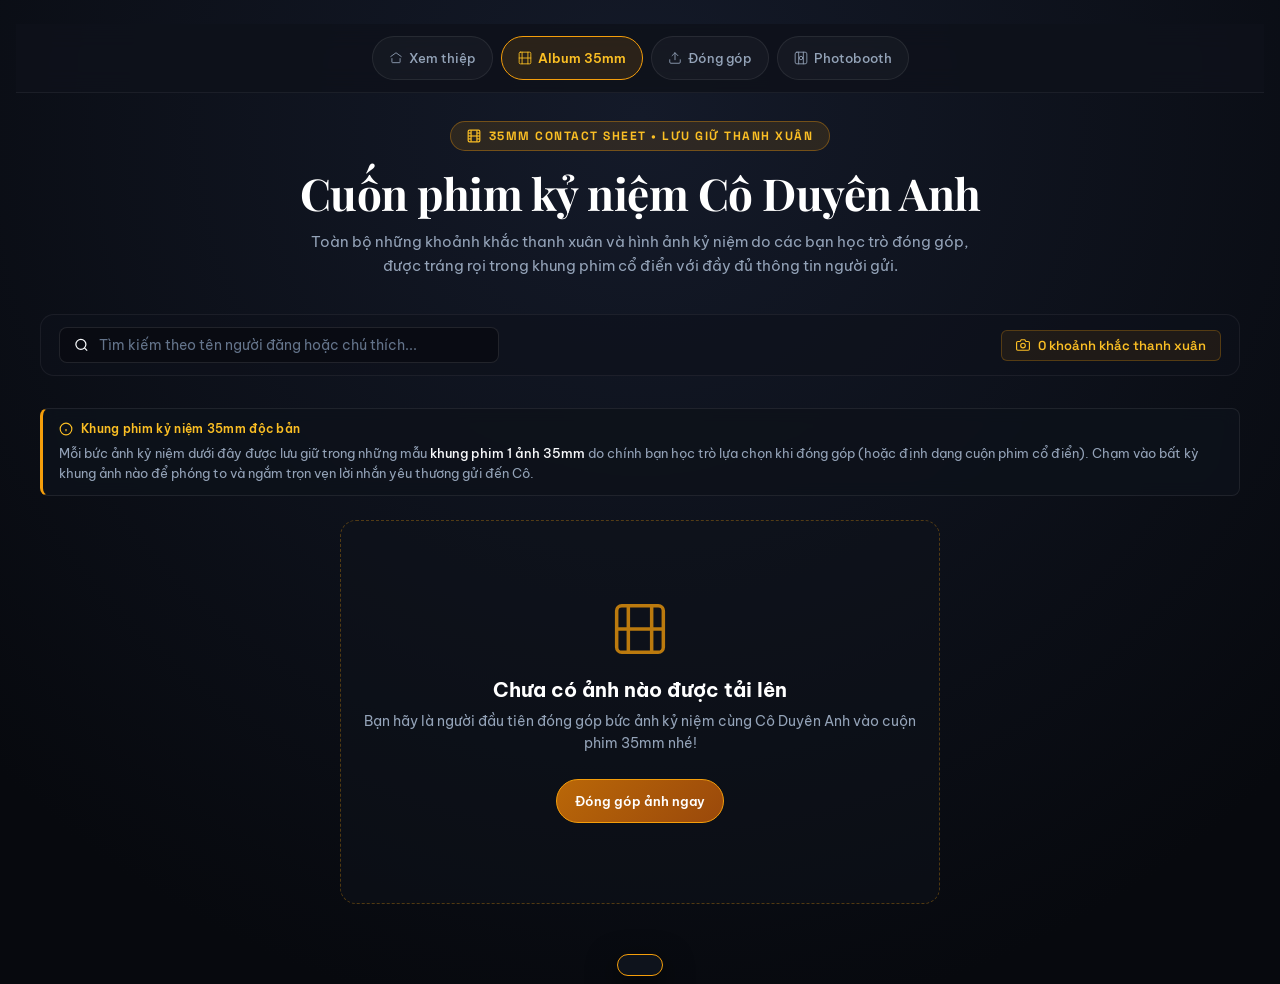
==== album.html @ e7730ba7 "Khoi phuc khung photobooth nguyen ban khong tu dong ghep chu de tu chon item theo tung phan va hien " ====
<!DOCTYPE html>
<html lang="vi">
<head>
  <meta charset="UTF-8">
  <meta name="viewport" content="width=device-width, initial-scale=1.0, maximum-scale=1.0, user-scalable=no, viewport-fit=cover">
  <title>Album Ảnh Kỷ Niệm 35mm - Cô Duyên Anh & Học Trò</title>

  <!-- Google Fonts -->
  <link rel="preconnect" href="https://fonts.googleapis.com">
  <link rel="preconnect" href="https://fonts.gstatic.com" crossorigin>
  <link href="https://fonts.googleapis.com/css2?family=Be+Vietnam+Pro:wght@400;500;600;700&family=Playfair+Display:ital,wght@0,600;1,400&family=Space+Grotesk:wght@500;700&display=swap" rel="stylesheet">

  <style>
    :root {
      --bg-darkroom: #07090e;
      --bg-surface: #0e121b;
      --bg-card: #121622;
      --border-film: #222938;
      --border-gold: rgba(245, 158, 11, 0.35);
      --accent-gold: #f59e0b;
      --accent-gold-light: #fbbf24;
      --accent-amber: #d97706;
      --text-main: #f8fafc;
      --text-sub: #94a3b8;
      --text-muted: #64748b;
      --film-grain: rgba(245, 158, 11, 0.04);
    }

    *, *::before, *::after {
      box-sizing: border-box;
      margin: 0;
      padding: 0;
      -webkit-tap-highlight-color: transparent;
    }

    body {
      background-color: var(--bg-darkroom);
      background-image: radial-gradient(circle at 50% 12%, #141a29 0%, var(--bg-darkroom) 85%);
      color: var(--text-main);
      font-family: 'Be Vietnam Pro', -apple-system, BlinkMacSystemFont, sans-serif;
      min-height: 100vh;
      min-height: 100dvh;
      padding: 24px 16px 80px 16px;
      -webkit-font-smoothing: antialiased;
      overflow-x: hidden;
    }

    /* Thanh điều hướng chung chuẩn Anti-AI Slop */
    .site-nav {
      position: sticky;
      top: 0;
      z-index: 900;
      display: flex;
      flex-wrap: wrap;
      align-items: center;
      justify-content: center;
      gap: 8px;
      padding: 12px 16px;
      background: rgba(14, 18, 27, 0.88);
      backdrop-filter: blur(12px);
      -webkit-backdrop-filter: blur(12px);
      border-bottom: 1px solid rgba(255, 255, 255, 0.06);
      margin-bottom: 28px;
    }

    .site-nav-btn {
      display: inline-flex;
      align-items: center;
      gap: 6px;
      padding: 10px 16px;
      min-height: 44px;
      background: rgba(255, 255, 255, 0.03);
      border: 1px solid rgba(255, 255, 255, 0.08);
      border-radius: 9999px;
      color: var(--text-sub);
      font-family: inherit;
      font-size: 0.8125rem;
      font-weight: 500;
      text-decoration: none;
      cursor: pointer;
      transition: color 0.2s ease, border-color 0.2s ease, background 0.2s ease;
      white-space: nowrap;
      box-sizing: border-box;
      line-height: 1;
    }

    .site-nav-btn svg {
      flex-shrink: 0;
      width: 14px;
      height: 14px;
    }

    .site-nav-btn:hover {
      border-color: var(--border-gold);
      color: var(--accent-gold-light);
      background: rgba(245, 158, 11, 0.08);
    }

    .site-nav-btn.active {
      border-color: var(--accent-gold);
      color: var(--accent-gold-light);
      background: rgba(245, 158, 11, 0.12);
      font-weight: 600;
    }

    .nav-btn {
      background: rgba(14, 18, 27, 0.85);
      border: 1px solid rgba(255, 255, 255, 0.1);
      color: var(--text-sub);
      padding: 10px 18px;
      min-height: 44px;
      box-sizing: border-box;
      border-radius: 9999px;
      font-size: 0.8125rem;
      font-weight: 500;
      text-decoration: none;
      display: inline-flex;
      align-items: center;
      justify-content: center;
      gap: 8px;
      cursor: pointer;
      transition: all 0.2s ease;
      backdrop-filter: blur(8px);
    }

    .nav-btn:hover {
      background: rgba(24, 30, 44, 0.95);
      border-color: var(--accent-gold);
      color: var(--accent-gold-light);
    }

    .nav-btn.primary {
      background: linear-gradient(135deg, rgba(217, 119, 6, 0.85), rgba(180, 83, 9, 0.85));
      border-color: var(--accent-gold);
      color: #ffffff;
      font-weight: 600;
    }

    @media (max-width: 600px) {
      .site-nav {
        gap: 6px;
        padding: 8px 10px;
        margin-bottom: 16px;
      }
      .site-nav-btn {
        padding: 8px 12px;
        font-size: 0.75rem;
        min-height: 40px;
      }
    }

    /* Banner tiêu đề hoài niệm kiểu bảng rọi phim Contact Sheet */
    .album-hero {
      max-width: 1200px;
      margin: 0 auto 36px auto;
      text-align: center;
      position: relative;
    }

    .hero-badge {
      display: inline-flex;
      align-items: center;
      gap: 8px;
      background: rgba(245, 158, 11, 0.12);
      border: 1px solid var(--border-gold);
      color: var(--accent-gold-light);
      font-family: 'Space Grotesk', monospace;
      font-size: 0.75rem;
      font-weight: 700;
      letter-spacing: 1.5px;
      padding: 6px 16px;
      border-radius: 9999px;
      margin-bottom: 14px;
      text-transform: uppercase;
    }

    .hero-title {
      font-family: 'Playfair Display', Georgia, serif;
      font-size: clamp(1.8rem, 4.5vw, 2.75rem);
      font-weight: 700;
      color: #ffffff;
      line-height: 1.25;
      margin-bottom: 10px;
      letter-spacing: -0.5px;
    }

    .hero-desc {
      font-size: 0.9375rem;
      color: var(--text-sub);
      max-width: 680px;
      margin: 0 auto;
      line-height: 1.6;
    }

    /* Thanh tìm kiếm & bộ lọc thống kê */
    .controls-panel {
      max-width: 1200px;
      margin: 0 auto 32px auto;
      display: flex;
      justify-content: space-between;
      align-items: center;
      gap: 16px;
      flex-wrap: wrap;
      background: rgba(14, 18, 27, 0.6);
      border: 1px solid rgba(255, 255, 255, 0.06);
      border-radius: 14px;
      padding: 12px 18px;
    }

    .search-box {
      display: flex;
      align-items: center;
      gap: 10px;
      background: rgba(8, 10, 16, 0.75);
      border: 1px solid rgba(255, 255, 255, 0.1);
      border-radius: 8px;
      padding: 8px 14px;
      flex: 1;
      min-width: 240px;
      max-width: 440px;
    }

    .search-box:focus-within {
      border-color: var(--accent-gold);
      box-shadow: 0 0 0 2px rgba(245, 158, 11, 0.2);
    }

    .search-input {
      background: transparent;
      border: none;
      outline: none;
      color: var(--text-main);
      font-family: inherit;
      font-size: 0.875rem;
      width: 100%;
    }

    .search-input::placeholder {
      color: var(--text-muted);
    }

    .photo-stat-badge {
      display: inline-flex;
      align-items: center;
      gap: 8px;
      font-family: 'Space Grotesk', monospace;
      font-size: 0.8125rem;
      color: var(--accent-gold-light);
      background: rgba(245, 158, 11, 0.08);
      border: 1px solid rgba(245, 158, 11, 0.25);
      padding: 6px 14px;
      border-radius: 6px;
      font-weight: 600;
    }

    /* LƯỚI KHUNG PHIM HOÀI NIỆM (VINTAGE 35MM FILM CONTACT SHEET GRID) */
    .film-grid {
      max-width: 1200px;
      margin: 0 auto;
      display: grid;
      grid-template-columns: repeat(auto-fill, minmax(320px, 1fr));
      gap: 28px;
      box-sizing: border-box;
    }

    /* Khung phim cổ điển 35mm độc lập cho từng ảnh */
    .film-card {
      background: #080a11;
      border: 2px solid var(--border-film);
      border-radius: 8px;
      box-shadow: 0 16px 36px rgba(0, 0, 0, 0.65), 0 0 24px rgba(245, 158, 11, 0.05);
      display: flex;
      flex-direction: column;
      position: relative;
      overflow: hidden;
      transition: transform 0.25s ease, border-color 0.25s ease, box-shadow 0.25s ease;
      cursor: pointer;
    }

    .film-card:hover {
      transform: translateY(-4px);
      border-color: rgba(245, 158, 11, 0.6);
      box-shadow: 0 22px 48px rgba(0, 0, 0, 0.8), 0 0 32px rgba(245, 158, 11, 0.15);
    }

    /* Dải răng cưa phim 35mm trên & dưới */
    .film-sprocket-bar {
      height: 26px;
      background-color: #040508;
      background-image: repeating-linear-gradient(
        90deg,
        transparent 0px,
        transparent 14px,
        #161b26 14px,
        #161b26 28px
      );
      display: flex;
      align-items: center;
      justify-content: space-between;
      padding: 0 14px;
      position: relative;
      border-bottom: 1px solid rgba(255, 255, 255, 0.06);
    }

    .film-sprocket-bar.bottom {
      border-top: 1px solid rgba(255, 255, 255, 0.06);
      border-bottom: none;
    }

    .sprocket-code {
      font-family: 'Space Grotesk', monospace;
      font-size: 0.625rem;
      font-weight: 700;
      color: var(--accent-gold-light);
      background: rgba(4, 5, 8, 0.92);
      padding: 2px 8px;
      border-radius: 3px;
      letter-spacing: 1px;
    }

    .sprocket-frame-num {
      font-family: 'Space Grotesk', monospace;
      font-size: 0.625rem;
      font-weight: 700;
      color: #94a3b8;
      background: rgba(4, 5, 8, 0.92);
      padding: 2px 8px;
      border-radius: 3px;
    }

    /* Khung ảnh trung tâm giữ nguyên tỉ lệ */
    .film-image-container {
      background: #020305;
      width: 100%;
      height: 280px;
      display: flex;
      align-items: center;
      justify-content: center;
      position: relative;
      overflow: hidden;
      padding: 8px;
      box-sizing: border-box;
    }

    .film-image {
      max-width: 100%;
      max-height: 100%;
      width: auto;
      height: auto;
      object-fit: contain;
      border-radius: 4px;
      display: block;
      transition: transform 0.3s ease;
      background: #000000;
    }

    .film-card:hover .film-image {
      transform: scale(1.02);
    }

    /* Nút phóng to nổi khi di chuột */
    .zoom-overlay-hint {
      position: absolute;
      top: 16px;
      right: 16px;
      background: rgba(8, 10, 16, 0.85);
      border: 1px solid rgba(245, 158, 11, 0.4);
      color: var(--accent-gold-light);
      padding: 4px 10px;
      border-radius: 6px;
      font-size: 0.6875rem;
      font-weight: 600;
      display: flex;
      align-items: center;
      gap: 5px;
      opacity: 0;
      transform: translateY(-4px);
      transition: all 0.2s ease;
      pointer-events: none;
    }

    .film-card:hover .zoom-overlay-hint {
      opacity: 1;
      transform: translateY(0);
    }

    /* Bảng thông tin người đăng kiểu nhãn cổ điển */
    .film-metadata-plate {
      padding: 16px 18px 14px 18px;
      background: #0b0e17;
      border-top: 1px solid rgba(255, 255, 255, 0.05);
      display: flex;
      flex-direction: column;
      gap: 8px;
    }

    .metadata-author-row {
      display: flex;
      align-items: center;
      justify-content: space-between;
      gap: 10px;
    }

    .author-name-tag {
      display: inline-flex;
      align-items: center;
      gap: 6px;
      font-size: 0.875rem;
      font-weight: 600;
      color: #ffffff;
      letter-spacing: 0.2px;
    }

    .author-icon {
      color: var(--accent-gold);
      flex-shrink: 0;
    }

    .metadata-time {
      font-family: 'Space Grotesk', monospace;
      font-size: 0.75rem;
      color: var(--text-muted);
      white-space: nowrap;
    }

    .metadata-caption {
      font-family: 'Playfair Display', Georgia, serif;
      font-style: italic;
      font-size: 0.875rem;
      color: var(--accent-gold-light);
      line-height: 1.5;
      background: rgba(245, 158, 11, 0.06);
      border-left: 2px solid var(--accent-gold);
      padding: 6px 10px;
      border-radius: 0 4px 4px 0;
      word-break: break-word;
    }

    /* BANNER HƯỚNG DẪN KHUNG PHIM 35MM (F8) */
    .album-guide-banner {
      max-width: 1200px;
      margin: 0 auto 24px auto;
      background: rgba(14, 18, 27, 0.85);
      border: 1px solid rgba(255, 255, 255, 0.08);
      border-left: 3px solid var(--accent-gold);
      border-radius: 8px;
      padding: 12px 16px;
      box-sizing: border-box;
      backdrop-filter: blur(8px);
    }

    .guide-banner-inner {
      display: flex;
      flex-direction: column;
      gap: 8px;
    }

    .guide-badge {
      display: inline-flex;
      align-items: center;
      gap: 8px;
      font-size: 0.75rem;
      font-weight: 600;
      color: var(--accent-gold-light);
      letter-spacing: 0.3px;
    }

    .guide-text {
      font-size: 0.8125rem;
      line-height: 1.5;
      color: var(--text-sub);
    }

    .guide-text strong {
      color: var(--text-main);
      font-weight: 500;
    }

    /* THẺ LỒNG KHUNG PHIM 1 ẢNH (R1) */
    .film-card.single-frame-card {
      background: #080a11;
      border: 1px solid var(--border-film);
      border-radius: 8px;
    }

    .film-composite-wrapper {
      position: relative;
      width: 100%;
      aspect-ratio: 1792 / 2400;
      background: #030408;
      overflow: hidden;
      border-radius: 7px 7px 0 0;
    }

    .film-photo-slot {
      position: absolute;
      top: 9.17%;
      left: 5.47%;
      width: 89.06%;
      height: 49.92%;
      z-index: 1;
      overflow: hidden;
      background: #000;
      display: flex;
      align-items: center;
      justify-content: center;
    }

    .film-photo-inner {
      width: 100%;
      height: 100%;
      object-fit: cover;
      object-position: center top;
      display: block;
      transition: transform 0.35s ease;
    }

    .film-card:hover .film-photo-inner {
      transform: scale(1.025);
    }

    .film-frame-overlay {
      position: absolute;
      inset: 0;
      width: 100%;
      height: 100%;
      object-fit: fill;
      z-index: 2;
      pointer-events: none;
      display: block;
    }

    /* Hiển thị Tên trực tiếp trên Khung phim */
    .film-frame-text-plate {
      position: absolute;
      inset: 0;
      width: 100%;
      height: 100%;
      z-index: 3;
      pointer-events: none;
    }

    .film-frame-author {
      position: absolute;
      top: 61.54%;
      left: 7.10%;
      max-width: 85%;
      display: inline-flex;
      align-items: center;
      gap: 5px;
      overflow: hidden;
      white-space: nowrap;
      text-overflow: ellipsis;
      color: #f8fafc;
      font-size: clamp(0.75rem, 2.4cqi, 0.875rem);
      font-weight: 500;
      letter-spacing: 0.01em;
      text-shadow: 0 1px 3px rgba(0, 0, 0, 0.7);
    }

    .film-frame-author-icon {
      flex-shrink: 0;
      opacity: 0.9;
      color: #f1f5f9;
    }

    .film-frame-author-name {
      overflow: hidden;
      white-space: nowrap;
      text-overflow: ellipsis;
    }

    .film-frame-caption {
      position: absolute;
      top: 68.15%;
      left: 7.10%;
      width: 85%;
      color: #cbd5e1;
      font-size: clamp(0.6875rem, 2cqi, 0.8125rem);
      font-weight: 400;
      line-height: 1.35;
      white-space: nowrap;
      overflow: hidden;
      text-overflow: ellipsis;
      display: block;
      text-shadow: 0 1px 3px rgba(0, 0, 0, 0.8);
    }

    .metadata-frame-tag {
      display: inline-flex;
      align-items: center;
      gap: 4px;
      font-size: 0.6875rem;
      font-weight: 500;
      color: var(--accent-gold);
      background: rgba(245, 158, 11, 0.08);
      border: 1px solid rgba(245, 158, 11, 0.2);
      border-radius: 4px;
      padding: 4px 8px;
      width: fit-content;
    }

    /* Trạng thái trống (Không có ảnh) */
    .empty-state {
      grid-column: 1 / -1;
      text-align: center;
      padding: 80px 20px;
      background: rgba(14, 18, 27, 0.5);
      border: 1px dashed rgba(245, 158, 11, 0.3);
      border-radius: 16px;
      max-width: 600px;
      margin: 0 auto;
    }

    .empty-icon {
      width: 56px;
      height: 56px;
      margin: 0 auto 16px auto;
      color: var(--accent-gold);
      opacity: 0.75;
    }

    .empty-title {
      font-size: 1.25rem;
      color: #ffffff;
      margin-bottom: 8px;
    }

    .empty-desc {
      font-size: 0.875rem;
      color: var(--text-sub);
      margin-bottom: 24px;
      line-height: 1.6;
    }

    /* Modal phóng to ảnh toàn màn hình chuẩn Anti-AI Slop (R1) */
    .lightbox-modal {
      position: fixed;
      inset: 0;
      background: rgba(4, 6, 10, 0.94);
      backdrop-filter: blur(16px);
      -webkit-backdrop-filter: blur(16px);
      z-index: 9999;
      display: flex;
      align-items: center;
      justify-content: center;
      padding: 20px;
      opacity: 0;
      pointer-events: none;
      transition: opacity 0.25s ease;
    }

    .lightbox-modal.active {
      opacity: 1;
      pointer-events: auto;
    }

    .lightbox-wrapper {
      max-width: 90vw;
      max-height: 90vh;
      display: flex;
      flex-direction: column;
      align-items: center;
      gap: 16px;
      position: relative;
    }

    .lightbox-media-container {
      display: flex;
      align-items: center;
      justify-content: center;
      max-width: 88vw;
      max-height: 72vh;
      max-height: 72dvh;
    }

    .lightbox-framed-box {
      position: relative;
      width: min(88vw, 420px);
      aspect-ratio: 1792 / 2400;
      max-height: 72vh;
      max-height: 72dvh;
      margin: 0 auto;
      border-radius: 8px;
      overflow: hidden;
      box-shadow: 0 20px 48px rgba(0, 0, 0, 0.7);
      border: 1px solid rgba(255, 255, 255, 0.08);
      background: #0d1117;
    }

    .lightbox-framed-slot {
      position: absolute;
      top: 9.17%;
      left: 5.47%;
      width: 89.06%;
      height: 49.92%;
      z-index: 1;
      overflow: hidden;
      background: #000;
      display: flex;
      align-items: center;
      justify-content: center;
    }

    .lightbox-framed-inner {
      width: 100%;
      height: 100%;
      object-fit: cover;
      object-position: center top;
      display: block;
    }

    .lightbox-framed-overlay {
      position: absolute;
      inset: 0;
      width: 100%;
      height: 100%;
      object-fit: fill;
      z-index: 2;
      pointer-events: none;
      display: block;
    }

    .lightbox-framed-plate {
      position: absolute;
      inset: 0;
      z-index: 3;
      pointer-events: none;
    }

    .lightbox-framed-author {
      position: absolute;
      top: 61.54%;
      left: 7.10%;
      max-width: 85%;
      color: #f8fafc;
      font-size: clamp(0.8125rem, 2.5cqi, 0.95rem);
      font-weight: 600;
      white-space: nowrap;
      overflow: hidden;
      text-overflow: ellipsis;
      text-shadow: 0 1px 4px rgba(0, 0, 0, 0.9);
    }

    .lightbox-framed-caption {
      position: absolute;
      top: 68.15%;
      left: 7.10%;
      width: 85%;
      max-height: 20%;
      color: #f1f5f9;
      font-size: clamp(0.75rem, 2.2cqi, 0.875rem);
      font-weight: 400;
      line-height: 1.4;
      overflow-y: auto;
      word-break: break-word;
      text-shadow: 0 1px 4px rgba(0, 0, 0, 0.9);
      pointer-events: auto;
    }

    .lightbox-img {
      max-width: 88vw;
      max-height: 72vh;
      max-height: 72dvh;
      object-fit: contain;
      border-radius: 8px;
      box-shadow: 0 20px 48px rgba(0, 0, 0, 0.7);
      border: 1px solid rgba(255, 255, 255, 0.08);
      background: #0d1117;
    }

    .lightbox-caption-card {
      background: #161b22;
      border: 1px solid rgba(255, 255, 255, 0.08);
      border-radius: 8px;
      padding: 16px 20px;
      text-align: left;
      display: flex;
      flex-direction: column;
      gap: 8px;
      max-width: 560px;
      width: 100%;
      box-sizing: border-box;
      box-shadow: 0 8px 24px rgba(0, 0, 0, 0.4);
    }

    .lightbox-author-row {
      display: flex;
      align-items: center;
      justify-content: space-between;
      gap: 12px;
      flex-wrap: wrap;
    }

    .lightbox-author {
      font-size: 0.9375rem;
      font-weight: 500;
      color: #f0f6fc;
      line-height: 1.4;
    }

    .lightbox-time {
      font-family: 'Space Grotesk', monospace;
      font-size: 0.75rem;
      font-weight: 400;
      color: #8b949e;
      flex-shrink: 0;
    }

    .lightbox-note {
      font-family: 'Be Vietnam Pro', -apple-system, BlinkMacSystemFont, sans-serif;
      font-style: normal;
      color: #c9d1d9;
      font-size: 0.875rem;
      line-height: 1.6;
      margin-top: 4px;
      word-break: break-word;
      max-height: 160px;
      overflow-y: auto;
      padding-top: 8px;
      border-top: 1px solid rgba(255, 255, 255, 0.06);
    }

    .lightbox-close-btn {
      position: absolute;
      top: -16px;
      right: -16px;
      width: 40px;
      height: 40px;
      background: #161b22;
      border: 1px solid rgba(255, 255, 255, 0.12);
      color: #e6edf3;
      font-size: 1.125rem;
      border-radius: 50%;
      display: flex;
      align-items: center;
      justify-content: center;
      cursor: pointer;
      transition: background 0.2s ease, border-color 0.2s ease;
      z-index: 10;
    }

    .lightbox-close-btn:hover {
      background: rgba(255, 255, 255, 0.08);
      border-color: rgba(255, 255, 255, 0.25);
      transform: none;
    }

    .lightbox-nav-btn {
      position: absolute;
      top: 50%;
      transform: translateY(-50%);
      width: 40px;
      height: 40px;
      background: #161b22;
      border: 1px solid rgba(255, 255, 255, 0.12);
      color: #e6edf3;
      border-radius: 50%;
      display: flex;
      align-items: center;
      justify-content: center;
      cursor: pointer;
      transition: background 0.2s ease, border-color 0.2s ease;
      z-index: 10;
    }

    .lightbox-nav-btn:hover {
      background: rgba(255, 255, 255, 0.08);
      border-color: rgba(255, 255, 255, 0.25);
      transform: translateY(-50%);
    }

    .lightbox-nav-btn.prev {
      left: -60px;
    }

    .lightbox-nav-btn.next {
      right: -60px;
    }

    @media (max-width: 768px) {
      .lightbox-nav-btn.prev {
        left: 8px;
      }
      .lightbox-nav-btn.next {
        right: 8px;
      }
    }

    /* Toast thông báo */
    .toast-pill {
      position: fixed;
      bottom: 24px;
      left: 50%;
      transform: translateX(-50%) translateY(100px);
      background: rgba(15, 20, 30, 0.96);
      border: 1px solid var(--accent-gold);
      color: var(--accent-gold-light);
      padding: 10px 22px;
      border-radius: 9999px;
      font-size: 0.8125rem;
      font-weight: 600;
      box-shadow: 0 10px 30px rgba(0, 0, 0, 0.7);
      transition: transform 0.3s ease;
      z-index: 1000;
      pointer-events: none;
    }

    .toast-pill.show {
      transform: translateX(-50%) translateY(0);
    }

    /* Tối ưu hóa di động: Lưới khung phim 2 cột (Dạng ô lưới) */
    @media (max-width: 768px) {
      body {
        padding: 14px 10px 60px 10px;
      }
      .album-header-nav {
        gap: 8px;
        margin-bottom: 16px;
      }
      .nav-btn {
        flex: 1 1 120px;
        font-size: 0.75rem;
        padding: 8px 10px;
        min-height: 40px;
      }
      .film-grid {
        grid-template-columns: repeat(2, minmax(0, 1fr));
        gap: 12px;
      }
      .film-card {
        border-radius: 6px;
      }
      .film-sprocket-bar {
        height: 20px;
        padding: 0 8px;
      }
      .sprocket-code {
        font-size: 0.55rem;
        padding: 1px 4px;
        letter-spacing: 0.5px;
      }
      .sprocket-frame-num {
        font-size: 0.55rem;
        padding: 1px 4px;
      }
      .controls-panel {
        flex-direction: column;
        align-items: stretch;
        gap: 10px;
        padding: 12px 14px;
      }
      .search-box {
        max-width: 100%;
      }
      .film-image-container {
        height: clamp(140px, 22vh, 185px);
        padding: 4px;
      }
      .film-metadata-plate {
        padding: 8px 10px;
        gap: 4px;
      }
      .metadata-author-row {
        flex-direction: column;
        align-items: flex-start;
        gap: 2px;
      }
      .author-name-tag {
        font-size: 0.75rem;
        gap: 4px;
        white-space: nowrap;
        overflow: hidden;
        text-overflow: ellipsis;
        max-width: 100%;
      }
      .metadata-time {
        font-size: 0.65rem;
      }
      .metadata-caption {
        font-size: 0.72rem;
        padding: 4px 6px;
        line-height: 1.35;
        display: -webkit-box;
        -webkit-line-clamp: 2;
        -webkit-box-orient: vertical;
        overflow: hidden;
      }
      .lightbox-close-btn {
        top: 10px;
        right: 10px;
      }
    }

    @media (max-width: 380px) {
      body {
        padding: 10px 6px 60px 6px;
      }
      .film-grid {
        gap: 8px;
      }
      .film-image-container {
        height: 135px;
      }
      .film-metadata-plate {
        padding: 6px 8px;
      }
    }
  </style>
</head>
<body>

  <!-- Thanh điều hướng chung chuẩn mực -->
  <nav class="site-nav">
    <a href="index.html" class="site-nav-btn">
      <svg width="14" height="14" viewBox="0 0 24 24" fill="none" stroke="currentColor" stroke-width="1.5" stroke-linecap="round" stroke-linejoin="round">
        <path d="M3 9.5L12 3l9 6.5"></path>
        <path d="M19 13v6a1 1 0 0 1-1 1H6a1 1 0 0 1-1-1v-6"></path>
      </svg>
      <span>Xem thiệp</span>
    </a>
    <a href="album.html" class="site-nav-btn active">
      <svg width="14" height="14" viewBox="0 0 24 24" fill="none" stroke="currentColor" stroke-width="1.5" stroke-linecap="round" stroke-linejoin="round">
        <rect x="2" y="2" width="20" height="20" rx="2"></rect>
        <line x1="7" y1="2" x2="7" y2="22"></line>
        <line x1="17" y1="2" x2="17" y2="22"></line>
        <line x1="2" y1="12" x2="22" y2="12"></line>
      </svg>
      <span>Album 35mm</span>
    </a>
    <a href="donggop.html" class="site-nav-btn">
      <svg width="14" height="14" viewBox="0 0 24 24" fill="none" stroke="currentColor" stroke-width="1.5" stroke-linecap="round" stroke-linejoin="round">
        <path d="M21 15v4a2 2 0 0 1-2 2H5a2 2 0 0 1-2-2v-4"></path>
        <polyline points="17 8 12 3 7 8"></polyline>
        <line x1="12" y1="3" x2="12" y2="15"></line>
      </svg>
      <span>Đóng góp</span>
    </a>
    <a href="photobooth.html" class="site-nav-btn">
      <svg width="14" height="14" viewBox="0 0 24 24" fill="none" stroke="currentColor" stroke-width="1.5" stroke-linecap="round" stroke-linejoin="round">
        <rect x="2" y="2" width="20" height="20" rx="3"></rect>
        <circle cx="12" cy="12" r="3"></circle>
        <line x1="8" y1="2" x2="8" y2="22"></line>
        <line x1="16" y1="2" x2="16" y2="22"></line>
      </svg>
      <span>Photobooth</span>
    </a>
  </nav>

  <!-- Tiêu đề album -->
  <section class="album-hero">
    <div class="hero-badge">
      <svg width="14" height="14" viewBox="0 0 24 24" fill="none" stroke="currentColor" stroke-width="2">
        <rect x="2" y="2" width="20" height="20" rx="2.18" ry="2.18"></rect>
        <line x1="7" y1="2" x2="7" y2="22"></line>
        <line x1="17" y1="2" x2="17" y2="22"></line>
        <line x1="2" y1="12" x2="22" y2="12"></line>
        <line x1="2" y1="7" x2="7" y2="7"></line>
        <line x1="2" y1="17" x2="7" y2="17"></line>
        <line x1="17" y1="17" x2="22" y2="17"></line>
        <line x1="17" y1="7" x2="22" y2="7"></line>
      </svg>
      <span>35mm Contact Sheet &bull; Lưu giữ thanh xuân</span>
    </div>
    <h1 class="hero-title">Cuốn phim kỷ niệm Cô Duyên Anh</h1>
    <p class="hero-desc">
      Toàn bộ những khoảnh khắc thanh xuân và hình ảnh kỷ niệm do các bạn học trò đóng góp, được tráng rọi trong khung phim cổ điển với đầy đủ thông tin người gửi.
    </p>
  </section>

  <!-- Bảng tìm kiếm & thống kê số lượng -->
  <section class="controls-panel">
    <div class="search-box">
      <svg width="16" height="16" viewBox="0 0 24 24" fill="none" stroke="currentColor" stroke-width="2">
        <circle cx="11" cy="11" r="8"></circle>
        <line x1="21" y1="21" x2="16.65" y2="16.65"></line>
      </svg>
      <input type="text" id="photo-search-input" class="search-input" placeholder="Tìm kiếm theo tên người đăng hoặc chú thích...">
    </div>

    <div class="photo-stat-badge" id="photo-stat-badge">
      <svg width="14" height="14" viewBox="0 0 24 24" fill="none" stroke="currentColor" stroke-width="2">
        <path d="M23 19a2 2 0 0 1-2 2H3a2 2 0 0 1-2-2V8a2 2 0 0 1 2-2h4l2-3h6l2 3h4a2 2 0 0 1 2 2z"></path>
        <circle cx="12" cy="13" r="4"></circle>
      </svg>
      <span id="stat-count-text">Đang tải thước phim...</span>
    </div>
  </section>

  <!-- Thanh ghi chú hướng dẫn lồng khung phim 35mm trang nhã (F8) -->
  <section class="album-guide-banner" aria-label="Hướng dẫn xem cuốn phim kỷ niệm">
    <div class="guide-banner-inner">
      <div class="guide-badge">
        <svg width="14" height="14" viewBox="0 0 24 24" fill="none" stroke="currentColor" stroke-width="2">
          <circle cx="12" cy="12" r="10"></circle>
          <line x1="12" y1="16" x2="12" y2="12"></line>
          <line x1="12" y1="8" x2="12.01" y2="8"></line>
        </svg>
        <span>Khung phim kỷ niệm 35mm độc bản</span>
      </div>
      <p class="guide-text">
        Mỗi bức ảnh kỷ niệm dưới đây được lưu giữ trong những mẫu <strong>khung phim 1 ảnh 35mm</strong> do chính bạn học trò lựa chọn khi đóng góp (hoặc định dạng cuộn phim cổ điển). Chạm vào bất kỳ khung ảnh nào để phóng to và ngắm trọn vẹn lời nhắn yêu thương gửi đến Cô.
      </p>
    </div>
  </section>

  <!-- Lưới hiển thị các khung phim 35mm hoài niệm -->
  <main class="film-grid" id="film-grid">
    <!-- Render động các khung phim từ Google Sheets & localStorage -->
  </main>

  <!-- Modal phóng to chi tiết ảnh (Lightbox) -->
  <div id="lightbox-modal" class="lightbox-modal" aria-hidden="true">
    <div class="lightbox-wrapper">
      <button id="lightbox-close-btn" class="lightbox-close-btn" aria-label="Đóng ảnh">✕</button>
      <button id="lightbox-prev-btn" class="lightbox-nav-btn prev" aria-label="Ảnh trước" onclick="showPrevPhoto()">
        <svg width="20" height="20" viewBox="0 0 24 24" fill="none" stroke="currentColor" stroke-width="2">
          <polyline points="15 18 9 12 15 6"></polyline>
        </svg>
      </button>
      <button id="lightbox-next-btn" class="lightbox-nav-btn next" aria-label="Ảnh tiếp theo" onclick="showNextPhoto()">
        <svg width="20" height="20" viewBox="0 0 24 24" fill="none" stroke="currentColor" stroke-width="2">
          <polyline points="9 18 15 12 9 6"></polyline>
        </svg>
      </button>
      
      <!-- Vùng hiển thị ảnh (Hỗ trợ cả ảnh lồng khung phim và ảnh tiêu chuẩn) -->
      <div class="lightbox-media-container" id="lightbox-media-container">
        <!-- Chế độ 1: Lồng khung phim 1 ảnh -->
        <div class="lightbox-framed-box" id="lightbox-framed-box" style="display: none;">
          <div class="lightbox-framed-slot">
            <img id="lightbox-framed-inner" class="lightbox-framed-inner" src="" alt="Ảnh kỷ niệm phóng to">
          </div>
          <img id="lightbox-framed-overlay" class="lightbox-framed-overlay" src="" alt="Khung phim kỷ niệm">
          <div class="lightbox-framed-plate">
            <div class="lightbox-framed-author" id="lightbox-framed-author"></div>
            <div class="lightbox-framed-caption" id="lightbox-framed-caption"></div>
          </div>
        </div>
        <!-- Chế độ 2: Ảnh nguyên bản tiêu chuẩn -->
        <img id="lightbox-img" class="lightbox-img" src="" alt="Ảnh kỷ niệm phóng to">
      </div>

      <div class="lightbox-caption-card">
        <div class="lightbox-author-row">
          <div class="lightbox-author" id="lightbox-author"></div>
          <div class="lightbox-time" id="lightbox-time"></div>
        </div>
        <div class="lightbox-note" id="lightbox-note" style="display: none;"></div>
      </div>
    </div>
  </div>

  <!-- Thông báo trạng thái nhanh -->
  <div id="toast-pill" class="toast-pill"></div>

  <script>
    /* ===================================================================
       CẤU HÌNH GOOGLE APPS SCRIPT WEB APP & ĐỒNG BỘ ĐÁM MÂY GOOGLE SHEETS
       =================================================================== */
    const GAS_CONFIG = {
      WEB_APP_URL: 'https://script.google.com/macros/s/AKfycbwUrK7M8gtsRfLzXoyTBAQUD5Q8-5rAA-7YdxlQkZwGWWoqnl_eBFMIMVvWSWGNU4FB/exec',
      STORAGE_KEY: 'co_duyen_anh_gas_url'
    };

    function getGasWebAppUrl() {
      try {
        let userUrl = localStorage.getItem(GAS_CONFIG.STORAGE_KEY);
        if (userUrl && typeof userUrl === 'string') {
          userUrl = userUrl.trim().replace(/^["']|["']$/g, '');
          if (userUrl && userUrl !== 'null' && userUrl !== 'undefined') {
            return userUrl.replace(/[?&]+$/, '');
          }
        }
      } catch (e) {}
      let defaultUrl = GAS_CONFIG.WEB_APP_URL ? String(GAS_CONFIG.WEB_APP_URL).trim().replace(/^["']|["']$/g, '') : '';
      if (defaultUrl && defaultUrl !== 'null' && defaultUrl !== 'undefined') {
        return defaultUrl.replace(/[?&]+$/, '');
      }
      return '';
    }

    function getDeletedIds() {
      try {
        return JSON.parse(localStorage.getItem('co_duyen_anh_deleted_ids') || '[]');
      } catch (e) {
        return [];
      }
    }

    function escapeHtml(str) {
      if (!str) return '';
      return String(str)
        .replace(/&/g, '&amp;')
        .replace(/</g, '&lt;')
        .replace(/>/g, '&gt;')
        .replace(/"/g, '&quot;')
        .replace(/'/g, '&#39;');
    }

    function showToast(msg) {
      const toast = document.getElementById('toast-pill');
      if (!toast) return;
      toast.textContent = msg;
      toast.classList.add('show');
      setTimeout(() => toast.classList.remove('show'), 2500);
    }

    /* ===================================================================
       QUẢN LÝ DỮ LIỆU & RENDER LƯỚI KHUNG PHIM (R1)
       =================================================================== */
    const FRAME_NAMES = {
      'none': 'Không khung',
      'film_frame_01': 'Xanh rêu hoài niệm',
      'film_frame_02': 'Xanh lam điện ảnh',
      'film_frame_03': 'Nâu ấm cà phê',
      'film_frame_04': 'Xanh navy cổ điển',
      'film_frame_05': 'Xanh trời thanh xuân',
      'film_frame_06': 'Đỏ vang nồng ấm',
      // Ánh xạ tương thích ngược cho dữ liệu đã lưu với mã ID cũ
      'film_frame_olive': 'Xanh rêu hoài niệm',
      'film_frame_sepia': 'Nâu ấm cà phê',
      'film_frame_navy': 'Xanh navy cổ điển',
      'film_frame_pop': 'Xanh lam điện ảnh',
      'film_frame_sky': 'Xanh trời thanh xuân',
      'film_frame_terracotta': 'Đỏ vang nồng ấm'
    };

    const OLD_FRAME_MAP = {
      'film_frame_olive': 'film_frame_01',
      'film_frame_sepia': 'film_frame_03',
      'film_frame_navy': 'film_frame_04',
      'film_frame_pop': 'film_frame_02',
      'film_frame_sky': 'film_frame_05',
      'film_frame_terracotta': 'film_frame_06'
    };

    function normalizeFrameId(frameId) {
      if (!frameId || frameId === 'none') return 'none';
      return OLD_FRAME_MAP[frameId] || frameId;
    }

    let allPhotos = [];
    let currentFilteredPhotos = [];
    let currentLightboxIndex = 0;

    function getSavedPhotoFrame(photoId) {
      if (!photoId) return '';
      try {
        const map = JSON.parse(localStorage.getItem('co_duyen_anh_photo_frames') || '{}');
        if (map[photoId]) return normalizeFrameId(map[photoId]);
      } catch (e) {}
      // Khôi phục khung ảnh kiểm thử người dùng đã gửi (Xanh rêu hoài niệm)
      if (photoId === 'photo-1795062393087-0-jkg1gb-45741') {
        return 'film_frame_01';
      }
      return '';
    }

    function savePhotoFrame(photoId, frameId) {
      if (!photoId || !frameId) return;
      try {
        const map = JSON.parse(localStorage.getItem('co_duyen_anh_photo_frames') || '{}');
        map[photoId] = frameId;
        localStorage.setItem('co_duyen_anh_photo_frames', JSON.stringify(map));
      } catch (e) {}
    }

    function getLocalPhotos() {
      try {
        const raw = localStorage.getItem('co_duyen_anh_photos');
        if (raw) {
          const parsed = JSON.parse(raw);
          if (Array.isArray(parsed)) return parsed;
        }
      } catch (e) {}
      return [];
    }

    function saveLocalPhotos(list) {
      try {
        localStorage.setItem('co_duyen_anh_photos', JSON.stringify(list));
      } catch (e) {}
    }

    function renderPhotoGrid(filterText = '') {
      const grid = document.getElementById('film-grid');
      const statText = document.getElementById('stat-count-text');
      if (!grid) return;

      const deletedIds = getDeletedIds();
      const validPhotos = allPhotos.filter(p => p && p.image && !deletedIds.includes(p.id));

      const query = (filterText || '').trim().toLowerCase();
      const filtered = query
        ? validPhotos.filter(p => 
            (p.author && p.author.toLowerCase().includes(query)) ||
            (p.caption && p.caption.toLowerCase().includes(query))
          )
        : validPhotos;

      currentFilteredPhotos = filtered;

      if (statText) {
        statText.textContent = `${filtered.length} khoảnh khắc thanh xuân`;
      }

      if (filtered.length === 0) {
        grid.innerHTML = `
          <div class="empty-state">
            <svg class="empty-icon" viewBox="0 0 24 24" fill="none" stroke="currentColor" stroke-width="1.5">
              <rect x="2" y="2" width="20" height="20" rx="2.18" ry="2.18"></rect>
              <line x1="7" y1="2" x2="7" y2="22"></line>
              <line x1="17" y1="2" x2="17" y2="22"></line>
              <line x1="2" y1="12" x2="22" y2="12"></line>
            </svg>
            <h3 class="empty-title">${query ? 'Không tìm thấy ảnh phù hợp' : 'Chưa có ảnh nào được tải lên'}</h3>
            <p class="empty-desc">
              ${query 
                ? 'Hãy thử tìm kiếm với tên hoặc từ khóa khác của bạn bè.' 
                : 'Bạn hãy là người đầu tiên đóng góp bức ảnh kỷ niệm cùng Cô Duyên Anh vào cuộn phim 35mm nhé!'}
            </p>
            <a href="donggop.html" class="nav-btn primary">
              <span>Đóng góp ảnh ngay</span>
            </a>
          </div>
        `;
        return;
      }

      grid.innerHTML = filtered.map((photo, index) => {
        const frameNum = String(index + 1).padStart(2, '0') + 'A';
        const authorSafe = escapeHtml(photo.author || 'Bạn học trò');
        const timeSafe = escapeHtml(photo.time || 'Kỷ niệm thanh xuân');
        const captionSafe = photo.caption ? escapeHtml(photo.caption) : '';

        // Tối ưu hóa ảnh Google Drive
        let imgSrc = photo.image;
        if (imgSrc.includes('drive.google.com/thumbnail') && !imgSrc.includes('sz=')) {
          imgSrc += '&sz=w1200';
        }

        // Xác định mã khung ảnh bền vững (từ photo hoặc bộ nhớ cục bộ)
        let rawFrameId = (photo.frameId && photo.frameId !== 'none') ? photo.frameId : getSavedPhotoFrame(photo.id);
        let frameId = normalizeFrameId(rawFrameId);
        if (!frameId || frameId === 'none') {
          if (photo.author === 'test khung ảnh' || photo.id === 'photo-1795062393087-0-jkg1gb-45741') {
            frameId = 'film_frame_01';
            savePhotoFrame(photo.id, frameId);
          }
        }
        if (frameId && frameId !== 'none') {
          photo.frameId = frameId;
          const frameName = escapeHtml(FRAME_NAMES[frameId] || 'Khung phim 35mm');
          return `
            <article class="film-card single-frame-card" data-idx="${index}" onclick="openPhotoLightbox(${index})" onkeydown="if(event.key==='Enter'||event.key===' '){event.preventDefault();openPhotoLightbox(${index});}" tabindex="0" role="button" aria-label="Xem ảnh từ ${authorSafe}">
              <!-- Vùng hiển thị lồng khung phim 1 ảnh (R1) -->
              <div class="film-composite-wrapper">
                <div class="film-photo-slot">
                  <img 
                    src="${imgSrc}" 
                    alt="Ảnh kỷ niệm từ ${authorSafe}" 
                    class="film-photo-inner" 
                    loading="lazy" 
                    decoding="async"
                    onerror="handleImageError(this, '${escapeHtml(photo.image)}')"
                  >
                </div>
                <img 
                  src="assets/frames/film/${escapeHtml(frameId)}.png" 
                  alt="${frameName}" 
                  class="film-frame-overlay"
                  loading="lazy"
                >
                <!-- Hiển thị Tên & Lời nhắn trên mặt khung phim -->
                <div class="film-frame-text-plate">
                  <div class="film-frame-author">
                    <svg class="film-frame-author-icon" width="12" height="12" viewBox="0 0 24 24" fill="none" stroke="currentColor" stroke-width="2">
                      <path d="M20 21v-2a4 4 0 0 0-4-4H8a4 4 0 0 0-4 4v2"></path>
                      <circle cx="12" cy="7" r="4"></circle>
                    </svg>
                    <span class="film-frame-author-name">${authorSafe}</span>
                  </div>
                  <div class="film-frame-caption" title="${captionSafe || 'Kỷ niệm tri ân cô Duyên Anh'}">
                    ${captionSafe || 'Kỷ niệm tri ân cô Duyên Anh'}
                  </div>
                </div>
                <div class="zoom-overlay-hint">
                  <svg width="12" height="12" viewBox="0 0 24 24" fill="none" stroke="currentColor" stroke-width="2.5">
                    <circle cx="11" cy="11" r="8"></circle>
                    <line x1="21" y1="21" x2="16.65" y2="16.65"></line>
                    <line x1="11" y1="8" x2="11" y2="14"></line>
                    <line x1="8" y1="11" x2="14" y2="11"></line>
                  </svg>
                  <span>Xem chi tiết</span>
                </div>
              </div>

              <!-- Bảng thông tin chân thẻ -->
              <div class="film-metadata-plate">
                <div class="metadata-author-row">
                  <div class="metadata-time">${timeSafe}</div>
                  <div class="metadata-frame-tag">
                    <svg width="11" height="11" viewBox="0 0 24 24" fill="none" stroke="currentColor" stroke-width="2">
                      <rect x="2" y="2" width="20" height="20" rx="2"></rect>
                      <line x1="7" y1="2" x2="7" y2="22"></line>
                      <line x1="17" y1="2" x2="17" y2="22"></line>
                    </svg>
                    <span>${frameName}</span>
                  </div>
                </div>
                ${captionSafe ? `<div class="metadata-caption" style="white-space: nowrap; overflow: hidden; text-overflow: ellipsis;">&ldquo;${captionSafe}&rdquo;</div>` : ''}
              </div>
            </article>
          `;
        }

        // Định dạng cuộn phim 35mm tiêu chuẩn (nếu không chọn khung hoặc chọn 'none')
        return `
          <article class="film-card" data-idx="${index}" onclick="openPhotoLightbox(${index})" onkeydown="if(event.key==='Enter'||event.key===' '){event.preventDefault();openPhotoLightbox(${index});}" tabindex="0" role="button" aria-label="Xem ảnh từ ${authorSafe}">
            <!-- Dải răng cưa trên -->
            <div class="film-sprocket-bar">
              <span class="sprocket-code">KODAK 500T</span>
              <span class="sprocket-frame-num">${frameNum}</span>
            </div>

            <!-- Khung ảnh trung tâm -->
            <div class="film-image-container">
              <img 
                src="${imgSrc}" 
                alt="Ảnh kỷ niệm từ ${authorSafe}" 
                class="film-image" 
                loading="lazy" 
                decoding="async"
                onerror="handleImageError(this, '${escapeHtml(photo.image)}')"
              >
              <div class="zoom-overlay-hint">
                <svg width="12" height="12" viewBox="0 0 24 24" fill="none" stroke="currentColor" stroke-width="2.5">
                  <circle cx="11" cy="11" r="8"></circle>
                  <line x1="21" y1="21" x2="16.65" y2="16.65"></line>
                  <line x1="11" y1="8" x2="11" y2="14"></line>
                  <line x1="8" y1="11" x2="14" y2="11"></line>
                </svg>
                <span>Xem ảnh</span>
              </div>
            </div>

            <!-- Bảng thông tin người đăng kiểu nhãn cổ điển -->
            <div class="film-metadata-plate">
              <div class="metadata-author-row">
                <div class="author-name-tag">
                  <svg class="author-icon" width="14" height="14" viewBox="0 0 24 24" fill="none" stroke="currentColor" stroke-width="2">
                    <path d="M20 21v-2a4 4 0 0 0-4-4H8a4 4 0 0 0-4 4v2"></path>
                    <circle cx="12" cy="7" r="4"></circle>
                  </svg>
                  <span>${authorSafe}</span>
                </div>
                <div class="metadata-time">${timeSafe}</div>
              </div>
              ${captionSafe ? `<div class="metadata-caption">&ldquo;${captionSafe}&rdquo;</div>` : ''}
            </div>

            <!-- Dải răng cưa dưới -->
            <div class="film-sprocket-bar bottom">
              <span class="sprocket-code">EASTMAN SAFETY FILM</span>
              <span class="sprocket-frame-num">&#9654; ${frameNum}</span>
            </div>
          </article>
        `;
      }).join('');
    }

    function handleImageError(imgEl, originalUrl) {
      if (!imgEl.getAttribute('data-fallback-tried')) {
        imgEl.setAttribute('data-fallback-tried', '1');
        if (originalUrl.includes('lh3.googleusercontent.com/d/')) {
          const parts = originalUrl.split('/d/');
          const fileId = parts[1] ? parts[1].split('?')[0] : '';
          if (fileId) {
            imgEl.src = 'https://drive.google.com/thumbnail?id=' + fileId + '&sz=w1200';
            return;
          }
        }
      }
    }

    /* ===================================================================
       ĐỒNG BỘ DỮ LIỆU TỪ GOOGLE APPS SCRIPT / GOOGLE SHEETS
       =================================================================== */
    async function syncPhotosFromRemote() {
      const gasUrl = getGasWebAppUrl();
      if (!gasUrl) return;

      try {
        const sep = gasUrl.includes('?') ? '&' : '?';
        const res = await fetch(`${gasUrl}${sep}action=getWishes&_t=${Date.now()}`, { cache: 'no-store' });
        if (res.ok) {
          const gasData = await res.json();
          const remotePhotos = gasData.photos || [];

          if (Array.isArray(remotePhotos) && remotePhotos.length > 0) {
            const deletedIds = getDeletedIds();
            const photoMap = new Map();

            // 1. Giữ các ảnh trong bộ nhớ cục bộ - Khóa chuẩn bằng p.id
            allPhotos.forEach(p => {
              if (p && p.id && !deletedIds.includes(p.id)) {
                photoMap.set(p.id, p);
              }
            });

            // 2. Nạp ảnh mới nhất từ Google Sheets và bảo tồn frameId tuyệt đối
            remotePhotos.forEach(p => {
              if (p && p.id && !deletedIds.includes(p.id)) {
                const existing = photoMap.get(p.id);
                const storedFrame = getSavedPhotoFrame(p.id);
                let resolvedFrame = (p.frameId && p.frameId !== 'none') ? p.frameId : '';
                if (!resolvedFrame && existing && existing.frameId && existing.frameId !== 'none') {
                  resolvedFrame = existing.frameId;
                }
                if (!resolvedFrame && storedFrame) {
                  resolvedFrame = storedFrame;
                }
                if (!resolvedFrame && (p.author === 'test khung ảnh' || p.id === 'photo-1795062393087-0-jkg1gb-45741')) {
                  resolvedFrame = 'film_frame_01';
                }
                resolvedFrame = normalizeFrameId(resolvedFrame);
                if (!resolvedFrame) {
                  resolvedFrame = 'none';
                }

                if (resolvedFrame !== 'none') {
                  savePhotoFrame(p.id, resolvedFrame);
                }

                const merged = Object.assign({}, existing || {}, p, { frameId: resolvedFrame });
                photoMap.set(p.id, merged);
              }
            });

            allPhotos = Array.from(photoMap.values());
            saveLocalPhotos(allPhotos);
            renderPhotoGrid(document.getElementById('photo-search-input').value);
          }
        }
      } catch (err) {
        console.warn('Lỗi đồng bộ ảnh từ Google Sheets:', err);
      }
    }

    /* ===================================================================
       HỘP THOẠI XEM ẢNH PHÓNG TO (LIGHTBOX)
       =================================================================== */
    const modal = document.getElementById('lightbox-modal');
    const modalImg = document.getElementById('lightbox-img');
    const modalFramedBox = document.getElementById('lightbox-framed-box');
    const modalFramedInner = document.getElementById('lightbox-framed-inner');
    const modalFramedOverlay = document.getElementById('lightbox-framed-overlay');
    const modalAuthor = document.getElementById('lightbox-author');
    const modalTime = document.getElementById('lightbox-time');
    const modalNote = document.getElementById('lightbox-note');
    const closeBtn = document.getElementById('lightbox-close-btn');

    function openPhotoLightbox(index) {
      currentLightboxIndex = index;
      const photo = (currentFilteredPhotos && currentFilteredPhotos[index]) ? currentFilteredPhotos[index] : allPhotos[index];
      if (!photo || !photo.image) return;

      let imgSrc = photo.image;
      if (imgSrc.includes('drive.google.com/thumbnail') && !imgSrc.includes('sz=')) {
        imgSrc += '&sz=w1200';
      }

      // Hỗ trợ hiển thị phóng to kèm khung phim nếu có frameId (R1)
      const rawActiveFrameId = (photo.frameId && photo.frameId !== 'none') ? photo.frameId : getSavedPhotoFrame(photo.id);
      const activeFrameId = normalizeFrameId(rawActiveFrameId);
      if (activeFrameId && activeFrameId !== 'none') {
        if (modalFramedBox && modalFramedInner && modalFramedOverlay) {
          modalFramedInner.src = imgSrc;
          modalFramedOverlay.src = `assets/frames/film/${activeFrameId}.png`;
          modalFramedBox.style.display = 'block';
        }
        if (modalImg) modalImg.style.display = 'none';
      } else {
        if (modalFramedBox) modalFramedBox.style.display = 'none';
        if (modalImg) {
          modalImg.src = imgSrc;
          modalImg.style.display = 'block';
        }
      }

      modalAuthor.textContent = `Người gửi: ${photo.author || 'Bạn học trò'}`;
      modalTime.textContent = photo.time || 'Kỷ niệm thanh xuân';

      const framedAuthor = document.getElementById('lightbox-framed-author');
      const framedCaption = document.getElementById('lightbox-framed-caption');
      if (framedAuthor) {
        framedAuthor.textContent = `👤 ${photo.author || 'Bạn học trò'}`;
      }
      if (framedCaption) {
        if (photo.caption && photo.caption.trim()) {
          framedCaption.textContent = photo.caption.trim();
          framedCaption.style.display = 'block';
        } else {
          framedCaption.textContent = '';
          framedCaption.style.display = 'none';
        }
      }

      if (photo.caption && photo.caption.trim()) {
        modalNote.textContent = photo.caption.trim();
        modalNote.style.display = 'block';
      } else {
        modalNote.style.display = 'none';
      }

      modal.classList.add('active');
      modal.setAttribute('aria-hidden', 'false');
    }

    function showNextPhoto() {
      const list = (currentFilteredPhotos && currentFilteredPhotos.length > 0) ? currentFilteredPhotos : allPhotos;
      if (!list || list.length === 0) return;
      currentLightboxIndex = (currentLightboxIndex + 1) % list.length;
      openPhotoLightbox(currentLightboxIndex);
    }

    function showPrevPhoto() {
      const list = (currentFilteredPhotos && currentFilteredPhotos.length > 0) ? currentFilteredPhotos : allPhotos;
      if (!list || list.length === 0) return;
      currentLightboxIndex = (currentLightboxIndex - 1 + list.length) % list.length;
      openPhotoLightbox(currentLightboxIndex);
    }

    function closeLightbox() {
      modal.classList.remove('active');
      modal.setAttribute('aria-hidden', 'true');
      setTimeout(() => {
        if (modalImg) modalImg.src = '';
        if (modalFramedInner) modalFramedInner.src = '';
        if (modalFramedOverlay) modalFramedOverlay.src = '';
      }, 200);
    }

    if (closeBtn) closeBtn.addEventListener('click', closeLightbox);
    const prevBtn = document.getElementById('lightbox-prev-btn');
    const nextBtn = document.getElementById('lightbox-next-btn');
    if (prevBtn) prevBtn.addEventListener('click', showPrevPhoto);
    if (nextBtn) nextBtn.addEventListener('click', showNextPhoto);

    if (modal) {
      modal.addEventListener('click', (e) => {
        if (e.target === modal) closeLightbox();
      });
    }
    window.addEventListener('keydown', (e) => {
      if (!modal || !modal.classList.contains('active')) return;
      if (e.key === 'Escape') {
        closeLightbox();
      } else if (e.key === 'ArrowRight') {
        showNextPhoto();
      } else if (e.key === 'ArrowLeft') {
        showPrevPhoto();
      }
    });

    /* ===================================================================
       KHỞI CHẠY HỆ THỐNG & ĐỒNG BỘ REAL-TIME
       =================================================================== */
    document.addEventListener('DOMContentLoaded', async () => {
      // 1. Nạp ảnh từ bộ nhớ tạm để hiển thị ngay lập tức
      allPhotos = getLocalPhotos();
      renderPhotoGrid();

      // 2. Nạp ảnh mới nhất từ Google Sheets
      await syncPhotosFromRemote();

      // 3. Lắng nghe tìm kiếm
      const searchInput = document.getElementById('photo-search-input');
      if (searchInput) {
        searchInput.addEventListener('input', (e) => {
          renderPhotoGrid(e.target.value);
        });
      }

      // 4. Lắng nghe BroadcastChannel đồng bộ tức thì
      try {
        const syncChannel = new BroadcastChannel('co_duyen_anh_sync_channel');
        syncChannel.onmessage = (event) => {
          const msg = event.data;
          if (!msg || !msg.action) return;
          if (msg.action === 'ADD_PHOTOS' || msg.action === 'SYNC_ALL' || msg.action === 'DELETE_PHOTO' || msg.action === 'RESET_TO_DEFAULT') {
            allPhotos = getLocalPhotos();
            renderPhotoGrid(searchInput ? searchInput.value : '');
            showToast(msg.action === 'RESET_TO_DEFAULT' ? 'Hệ thống đã được đặt lại về ban đầu!' : 'Đã đồng bộ ảnh mới nhất!');
          }
        };
      } catch (e) {}

      // 5. Tự động kiểm tra lại khi người dùng quay lại tab
      document.addEventListener('visibilitychange', () => {
        if (document.visibilityState === 'visible') {
          syncPhotosFromRemote();
        }
      });
    });
  </script>
</body>
</html>
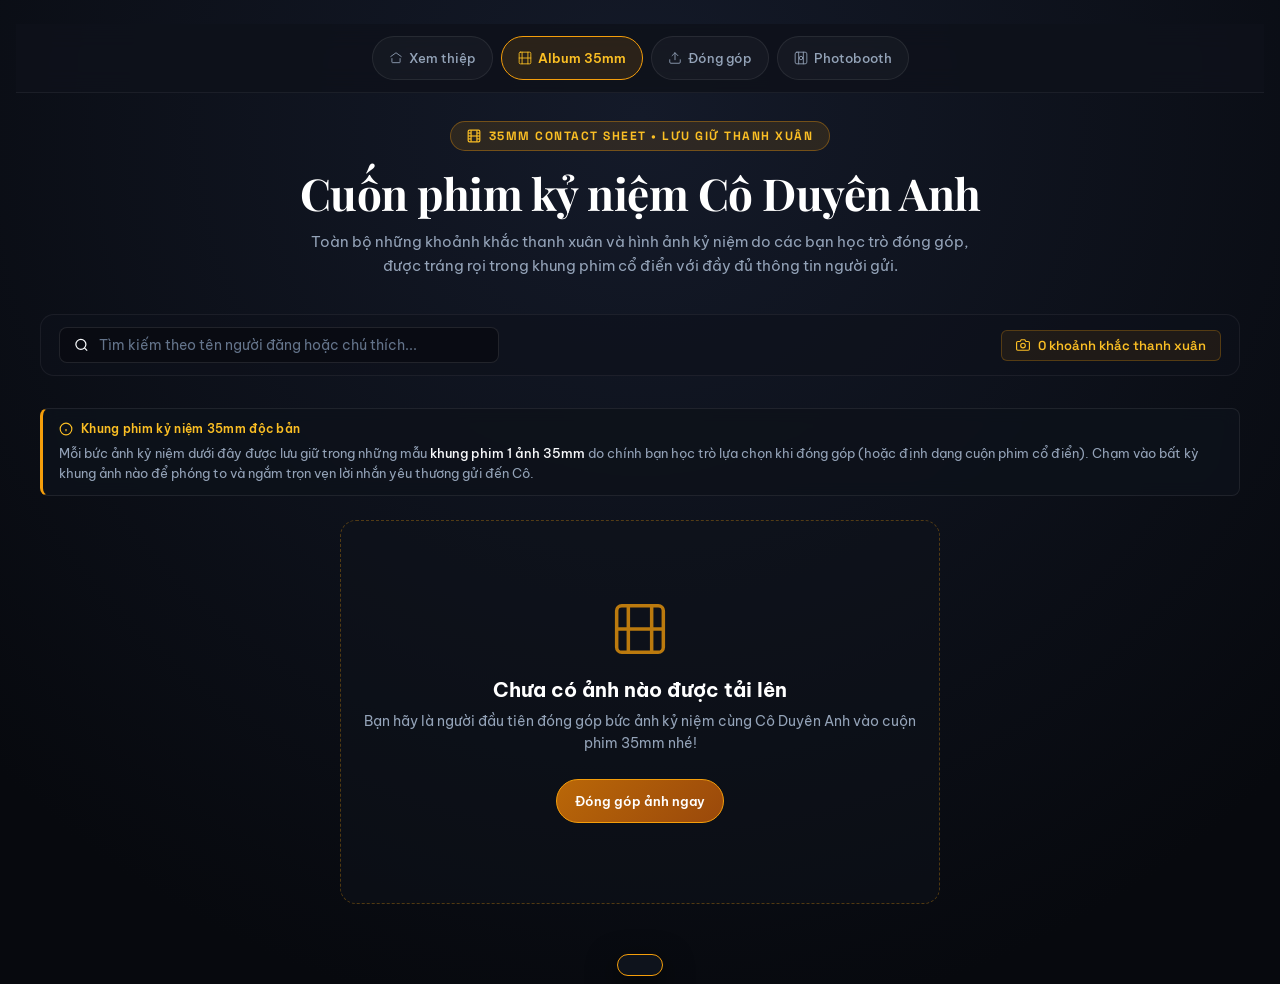
==== commit bd1641bb: "Nang cap bo chon item photobooth to ro theo tung phan, khoet nen canvas theo vien khung va hoan thie" ====
--- a/album.html
+++ b/album.html
@@ -747,7 +747,7 @@
       top: 68.15%;
       left: 7.10%;
       width: 85%;
-      max-height: 20%;
+      max-height: 8.5%;
       color: #f1f5f9;
       font-size: clamp(0.75rem, 2.2cqi, 0.875rem);
       font-weight: 400;
@@ -1599,13 +1599,8 @@
         framedAuthor.textContent = `👤 ${photo.author || 'Bạn học trò'}`;
       }
       if (framedCaption) {
-        if (photo.caption && photo.caption.trim()) {
-          framedCaption.textContent = photo.caption.trim();
-          framedCaption.style.display = 'block';
-        } else {
-          framedCaption.textContent = '';
-          framedCaption.style.display = 'none';
-        }
+        framedCaption.textContent = (photo.caption && photo.caption.trim()) ? photo.caption.trim() : 'Kỷ niệm tri ân cô Duyên Anh';
+        framedCaption.style.display = 'block';
       }
 
       if (photo.caption && photo.caption.trim()) {
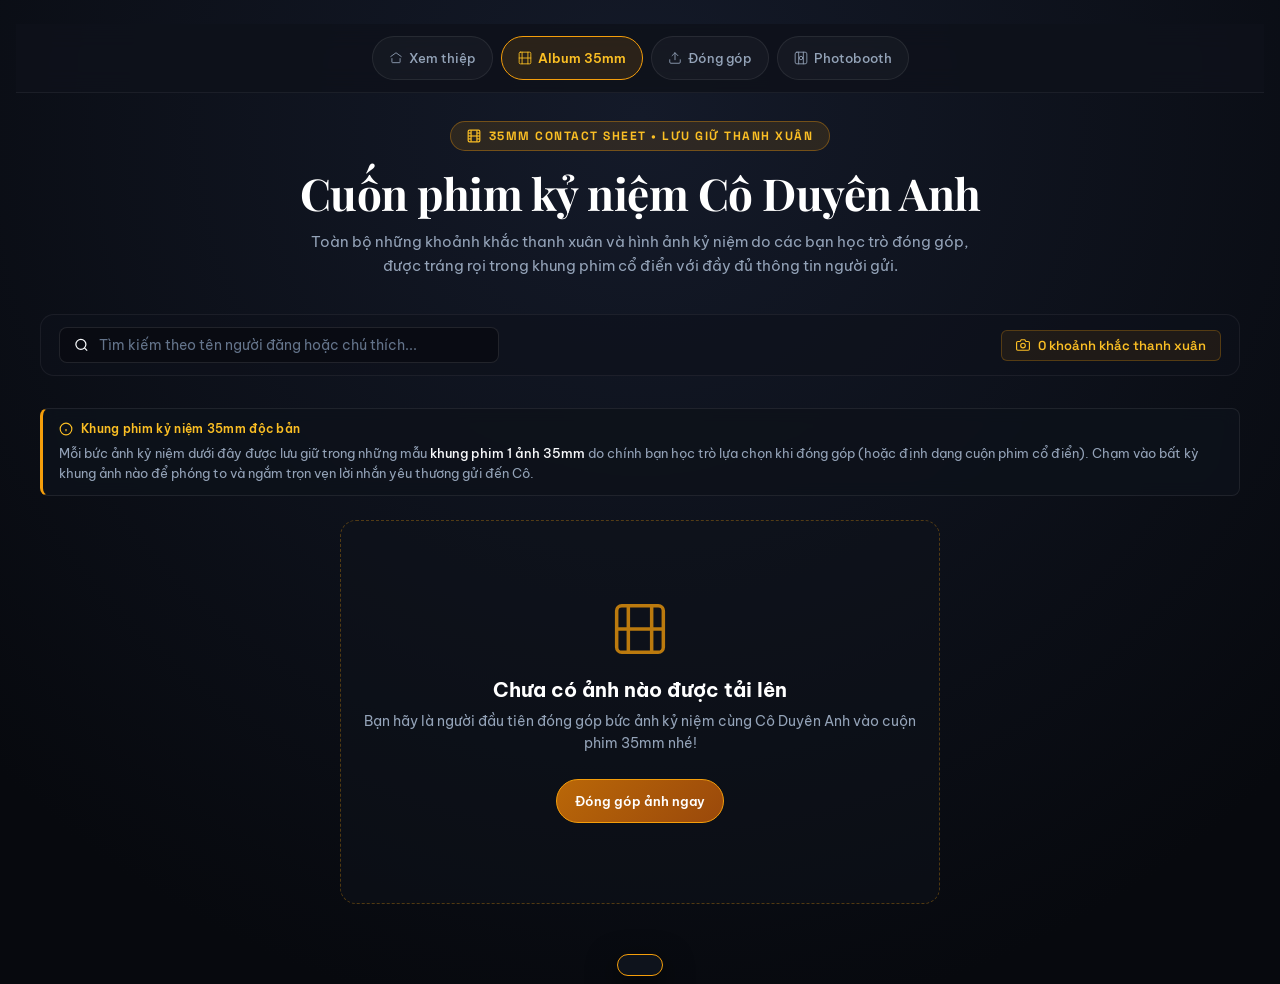
==== commit 7dd448a1: "Doi chu tren khung phim sang mau vang kim, bo lap thong tin chan the va nang cap chu item photobooth" ====
--- a/album.html
+++ b/album.html
@@ -547,21 +547,21 @@
       max-width: 85%;
       display: inline-flex;
       align-items: center;
-      gap: 5px;
+      gap: 6px;
       overflow: hidden;
       white-space: nowrap;
       text-overflow: ellipsis;
-      color: #f8fafc;
+      color: #ffffff;
       font-size: clamp(0.75rem, 2.4cqi, 0.875rem);
-      font-weight: 500;
-      letter-spacing: 0.01em;
-      text-shadow: 0 1px 3px rgba(0, 0, 0, 0.7);
+      font-weight: 600;
+      letter-spacing: 0.02em;
+      text-shadow: 0 1px 3px rgba(0, 0, 0, 0.85);
     }
 
     .film-frame-author-icon {
       flex-shrink: 0;
-      opacity: 0.9;
-      color: #f1f5f9;
+      opacity: 0.95;
+      color: var(--accent-gold, #f59e0b);
     }
 
     .film-frame-author-name {
@@ -572,18 +572,21 @@
 
     .film-frame-caption {
       position: absolute;
-      top: 68.15%;
-      left: 7.10%;
-      width: 85%;
-      color: #cbd5e1;
-      font-size: clamp(0.6875rem, 2cqi, 0.8125rem);
-      font-weight: 400;
-      line-height: 1.35;
+      top: 68.4%;
+      left: 12%;
+      width: 77%;
+      height: 5.8%;
+      display: flex;
+      align-items: center;
+      font-family: 'Playfair Display', Georgia, serif;
+      font-style: italic;
+      color: var(--accent-gold-light, #fbbf24);
+      font-size: clamp(0.75rem, 2.3cqi, 0.875rem);
+      font-weight: 600;
       white-space: nowrap;
       overflow: hidden;
       text-overflow: ellipsis;
-      display: block;
-      text-shadow: 0 1px 3px rgba(0, 0, 0, 0.8);
+      text-shadow: 0 1px 4px rgba(0, 0, 0, 0.9);
     }
 
     .metadata-frame-tag {
@@ -744,17 +747,22 @@
 
     .lightbox-framed-caption {
       position: absolute;
-      top: 68.15%;
-      left: 7.10%;
-      width: 85%;
-      max-height: 8.5%;
-      color: #f1f5f9;
-      font-size: clamp(0.75rem, 2.2cqi, 0.875rem);
-      font-weight: 400;
-      line-height: 1.4;
-      overflow-y: auto;
-      word-break: break-word;
-      text-shadow: 0 1px 4px rgba(0, 0, 0, 0.9);
+      top: 68.4%;
+      left: 12%;
+      width: 77%;
+      height: 5.8%;
+      display: flex;
+      align-items: center;
+      font-family: 'Playfair Display', Georgia, serif;
+      font-style: italic;
+      color: var(--accent-gold-light, #fbbf24);
+      font-size: clamp(0.8125rem, 2.4cqi, 0.9375rem);
+      font-weight: 600;
+      line-height: 1.35;
+      overflow: hidden;
+      text-overflow: ellipsis;
+      white-space: nowrap;
+      text-shadow: 0 1px 4px rgba(0, 0, 0, 0.95);
       pointer-events: auto;
     }
 
@@ -813,12 +821,13 @@
       color: #c9d1d9;
       font-size: 0.875rem;
       line-height: 1.6;
-      margin-top: 4px;
+      margin-top: 6px;
       word-break: break-word;
-      max-height: 160px;
+      max-height: 320px;
       overflow-y: auto;
-      padding-top: 8px;
-      border-top: 1px solid rgba(255, 255, 255, 0.06);
+      padding-top: 10px;
+      border-top: 1px solid rgba(255, 255, 255, 0.08);
+      white-space: pre-wrap;
     }
 
     .lightbox-close-btn {
@@ -1247,11 +1256,15 @@
 
     function getSavedPhotoFrame(photoId) {
       if (!photoId) return '';
+      // 1. Trích xuất trực tiếp từ mã ID nếu được mã hóa (e.g. photo-xxx-film_frame_02-xxx)
+      const matchId = String(photoId).match(/(film_frame_\d{2})/);
+      if (matchId) return matchId[1];
+
       try {
         const map = JSON.parse(localStorage.getItem('co_duyen_anh_photo_frames') || '{}');
         if (map[photoId]) return normalizeFrameId(map[photoId]);
       } catch (e) {}
-      // Khôi phục khung ảnh kiểm thử người dùng đã gửi (Xanh rêu hoài niệm)
+      // Khôi phục khung ảnh kiểm thử người dùng đã gửi
       if (photoId === 'photo-1795062393087-0-jkg1gb-45741') {
         return 'film_frame_01';
       }
@@ -1383,7 +1396,7 @@
                     <span class="film-frame-author-name">${authorSafe}</span>
                   </div>
                   <div class="film-frame-caption" title="${captionSafe || 'Kỷ niệm tri ân cô Duyên Anh'}">
-                    ${captionSafe || 'Kỷ niệm tri ân cô Duyên Anh'}
+                    ${captionSafe ? `&ldquo;${captionSafe}&rdquo;` : 'Kỷ niệm tri ân cô Duyên Anh'}
                   </div>
                 </div>
                 <div class="zoom-overlay-hint">
@@ -1397,7 +1410,7 @@
                 </div>
               </div>
 
-              <!-- Bảng thông tin chân thẻ -->
+              <!-- Bảng thông tin chân thẻ (Đối với ảnh có khung: thông tin đã hiện trên ảnh) -->
               <div class="film-metadata-plate">
                 <div class="metadata-author-row">
                   <div class="metadata-time">${timeSafe}</div>
@@ -1410,7 +1423,6 @@
                     <span>${frameName}</span>
                   </div>
                 </div>
-                ${captionSafe ? `<div class="metadata-caption" style="white-space: nowrap; overflow: hidden; text-overflow: ellipsis;">&ldquo;${captionSafe}&rdquo;</div>` : ''}
               </div>
             </article>
           `;
@@ -1516,11 +1528,27 @@
                 const existing = photoMap.get(p.id);
                 const storedFrame = getSavedPhotoFrame(p.id);
                 let resolvedFrame = (p.frameId && p.frameId !== 'none') ? p.frameId : '';
+                
+                // Trích xuất từ mã ID (photo-xxx-film_frame_XX-xxx)
+                if (!resolvedFrame && p.id) {
+                  const mId = String(p.id).match(/(film_frame_\d{2})/i);
+                  if (mId) resolvedFrame = mId[1].toLowerCase();
+                }
+
+                // Trích xuất từ thuộc tính aspect (e.g. landscape:film_frame_02)
+                if (!resolvedFrame && p.aspect) {
+                  const mAspect = String(p.aspect).match(/(film_frame_\d{2})/i);
+                  if (mAspect) resolvedFrame = mAspect[1].toLowerCase();
+                }
+
                 if (!resolvedFrame && existing && existing.frameId && existing.frameId !== 'none') {
                   resolvedFrame = existing.frameId;
                 }
                 if (!resolvedFrame && storedFrame) {
                   resolvedFrame = storedFrame;
+                }
+                if (!resolvedFrame && (p.author === 'test 1' || (p.caption && p.caption.includes('ádfasdf')))) {
+                  resolvedFrame = 'film_frame_02';
                 }
                 if (!resolvedFrame && (p.author === 'test khung ảnh' || p.id === 'photo-1795062393087-0-jkg1gb-45741')) {
                   resolvedFrame = 'film_frame_01';
@@ -1599,7 +1627,8 @@
         framedAuthor.textContent = `👤 ${photo.author || 'Bạn học trò'}`;
       }
       if (framedCaption) {
-        framedCaption.textContent = (photo.caption && photo.caption.trim()) ? photo.caption.trim() : 'Kỷ niệm tri ân cô Duyên Anh';
+        const cap = photo.caption && photo.caption.trim();
+        framedCaption.textContent = cap ? `“${cap}”` : 'Kỷ niệm tri ân cô Duyên Anh';
         framedCaption.style.display = 'block';
       }
 
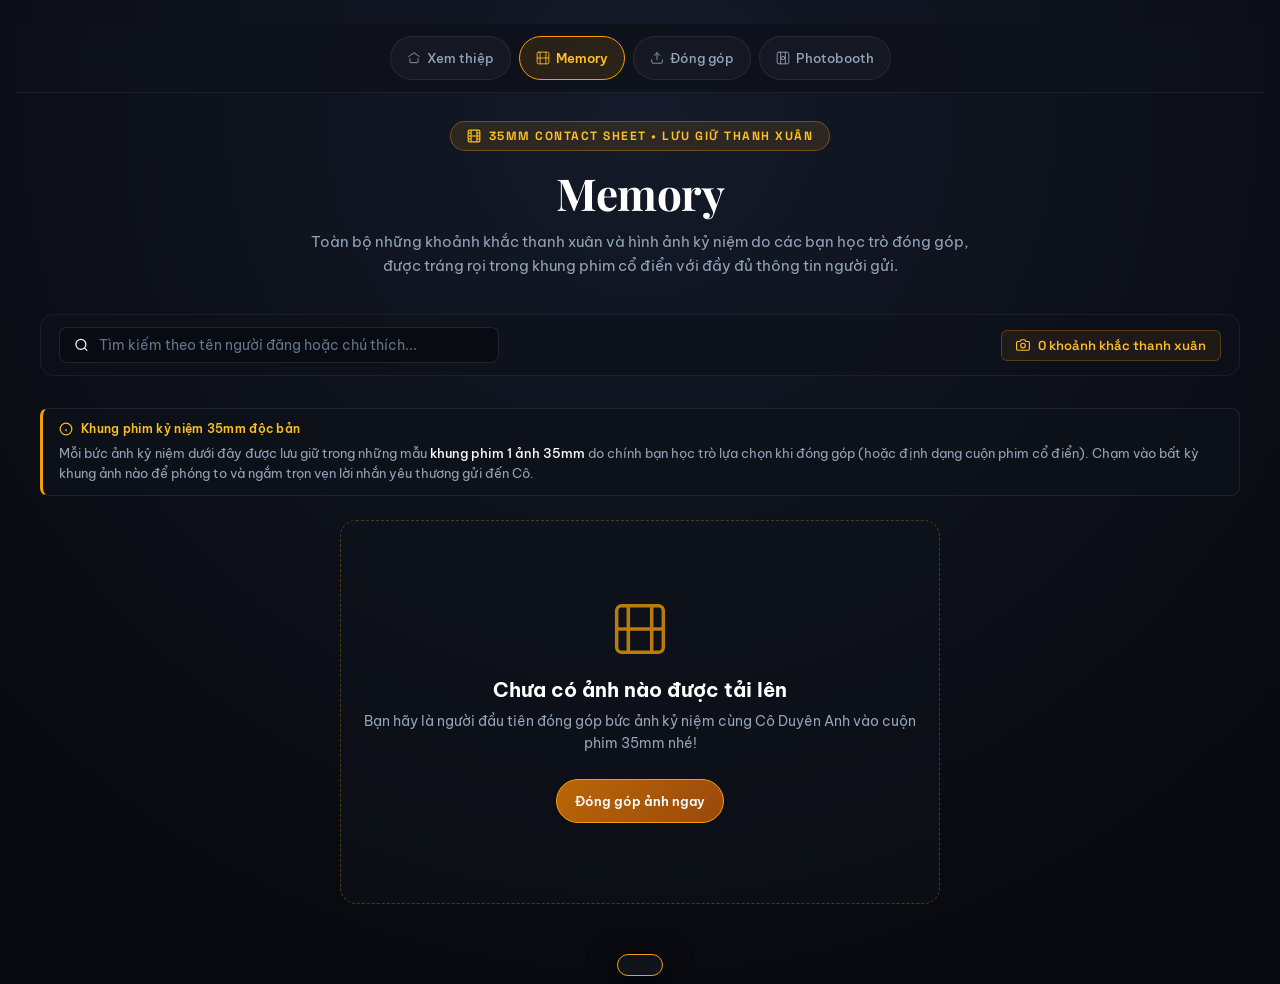
==== commit daf50a21: "Khac phuc triet de loi nhan doi anh, doi ten thanh Memory va toi uu hoa photobooth tren dien thoai" ====
--- a/album.html
+++ b/album.html
@@ -3,7 +3,7 @@
 <head>
   <meta charset="UTF-8">
   <meta name="viewport" content="width=device-width, initial-scale=1.0, maximum-scale=1.0, user-scalable=no, viewport-fit=cover">
-  <title>Album Ảnh Kỷ Niệm 35mm - Cô Duyên Anh & Học Trò</title>
+  <title>Memory - Cô Duyên Anh</title>
 
   <!-- Google Fonts -->
   <link rel="preconnect" href="https://fonts.googleapis.com">
@@ -1036,7 +1036,7 @@
         <line x1="17" y1="2" x2="17" y2="22"></line>
         <line x1="2" y1="12" x2="22" y2="12"></line>
       </svg>
-      <span>Album 35mm</span>
+      <span>Memory</span>
     </a>
     <a href="donggop.html" class="site-nav-btn">
       <svg width="14" height="14" viewBox="0 0 24 24" fill="none" stroke="currentColor" stroke-width="1.5" stroke-linecap="round" stroke-linejoin="round">
@@ -1072,7 +1072,7 @@
       </svg>
       <span>35mm Contact Sheet &bull; Lưu giữ thanh xuân</span>
     </div>
-    <h1 class="hero-title">Cuốn phim kỷ niệm Cô Duyên Anh</h1>
+    <h1 class="hero-title">Memory</h1>
     <p class="hero-desc">
       Toàn bộ những khoảnh khắc thanh xuân và hình ảnh kỷ niệm do các bạn học trò đóng góp, được tráng rọi trong khung phim cổ điển với đầy đủ thông tin người gửi.
     </p>
@@ -1280,12 +1280,59 @@
       } catch (e) {}
     }
 
+    function extractDriveId(url) {
+      if (!url || typeof url !== 'string') return '';
+      const m1 = url.match(/\/d\/([a-zA-Z0-9_-]{20,})/);
+      if (m1) return m1[1];
+      const m2 = url.match(/[?&]id=([a-zA-Z0-9_-]{20,})/);
+      if (m2) return m2[1];
+      return '';
+    }
+
+    function deduplicatePhotoList(list) {
+      if (!Array.isArray(list)) return [];
+      const deletedIds = getDeletedIds();
+      const result = [];
+      const seenIds = new Set();
+      const seenDriveIds = new Set();
+      const seenFingerprints = new Set();
+
+      list.forEach(p => {
+        if (!p || !p.image) return;
+        const id = String(p.id || '').trim();
+        if (id && deletedIds.includes(id)) return;
+
+        // 1. Kiểm tra trùng ID
+        if (id && seenIds.has(id)) return;
+
+        // 2. Kiểm tra trùng File ID Google Drive
+        const driveId = extractDriveId(p.image);
+        if (driveId && seenDriveIds.has(driveId)) return;
+
+        // 3. Kiểm tra trùng dấu vân tay nội dung (Người gửi + Lời nhắn + Thời gian)
+        const authorClean = String(p.author || '').trim().toLowerCase();
+        const captionClean = String(p.caption || '').trim().toLowerCase();
+        const timeClean = String(p.time || '').trim().toLowerCase();
+        if (authorClean && captionClean) {
+          const fp = `${authorClean}:::${captionClean}:::${timeClean}`;
+          if (seenFingerprints.has(fp)) return;
+          seenFingerprints.add(fp);
+        }
+
+        if (id) seenIds.add(id);
+        if (driveId) seenDriveIds.add(driveId);
+        result.push(p);
+      });
+
+      return result;
+    }
+
     function getLocalPhotos() {
       try {
         const raw = localStorage.getItem('co_duyen_anh_photos');
         if (raw) {
           const parsed = JSON.parse(raw);
-          if (Array.isArray(parsed)) return parsed;
+          if (Array.isArray(parsed)) return deduplicatePhotoList(parsed);
         }
       } catch (e) {}
       return [];
@@ -1293,7 +1340,8 @@
 
     function saveLocalPhotos(list) {
       try {
-        localStorage.setItem('co_duyen_anh_photos', JSON.stringify(list));
+        const clean = deduplicatePhotoList(list);
+        localStorage.setItem('co_duyen_anh_photos', JSON.stringify(clean));
       } catch (e) {}
     }
 
@@ -1513,63 +1561,49 @@
 
           if (Array.isArray(remotePhotos) && remotePhotos.length > 0) {
             const deletedIds = getDeletedIds();
-            const photoMap = new Map();
-
-            // 1. Giữ các ảnh trong bộ nhớ cục bộ - Khóa chuẩn bằng p.id
-            allPhotos.forEach(p => {
-              if (p && p.id && !deletedIds.includes(p.id)) {
-                photoMap.set(p.id, p);
+            const resolvedRemote = remotePhotos.map(p => {
+              if (!p || !p.id || deletedIds.includes(p.id)) return null;
+              const storedFrame = getSavedPhotoFrame(p.id);
+              let resolvedFrame = (p.frameId && p.frameId !== 'none') ? p.frameId : '';
+              
+              // Trích xuất từ mã ID (photo-xxx-film_frame_XX-xxx)
+              if (!resolvedFrame && p.id) {
+                const mId = String(p.id).match(/(film_frame_\d{2})/i);
+                if (mId) resolvedFrame = mId[1].toLowerCase();
               }
-            });
-
-            // 2. Nạp ảnh mới nhất từ Google Sheets và bảo tồn frameId tuyệt đối
-            remotePhotos.forEach(p => {
-              if (p && p.id && !deletedIds.includes(p.id)) {
-                const existing = photoMap.get(p.id);
-                const storedFrame = getSavedPhotoFrame(p.id);
-                let resolvedFrame = (p.frameId && p.frameId !== 'none') ? p.frameId : '';
-                
-                // Trích xuất từ mã ID (photo-xxx-film_frame_XX-xxx)
-                if (!resolvedFrame && p.id) {
-                  const mId = String(p.id).match(/(film_frame_\d{2})/i);
-                  if (mId) resolvedFrame = mId[1].toLowerCase();
-                }
-
-                // Trích xuất từ thuộc tính aspect (e.g. landscape:film_frame_02)
-                if (!resolvedFrame && p.aspect) {
-                  const mAspect = String(p.aspect).match(/(film_frame_\d{2})/i);
-                  if (mAspect) resolvedFrame = mAspect[1].toLowerCase();
-                }
-
-                if (!resolvedFrame && existing && existing.frameId && existing.frameId !== 'none') {
-                  resolvedFrame = existing.frameId;
-                }
-                if (!resolvedFrame && storedFrame) {
-                  resolvedFrame = storedFrame;
-                }
-                if (!resolvedFrame && (p.author === 'test 1' || (p.caption && p.caption.includes('ádfasdf')))) {
-                  resolvedFrame = 'film_frame_02';
-                }
-                if (!resolvedFrame && (p.author === 'test khung ảnh' || p.id === 'photo-1795062393087-0-jkg1gb-45741')) {
-                  resolvedFrame = 'film_frame_01';
-                }
-                resolvedFrame = normalizeFrameId(resolvedFrame);
-                if (!resolvedFrame) {
-                  resolvedFrame = 'none';
-                }
-
-                if (resolvedFrame !== 'none') {
-                  savePhotoFrame(p.id, resolvedFrame);
-                }
-
-                const merged = Object.assign({}, existing || {}, p, { frameId: resolvedFrame });
-                photoMap.set(p.id, merged);
+
+              // Trích xuất từ thuộc tính aspect (e.g. landscape:film_frame_02)
+              if (!resolvedFrame && p.aspect) {
+                const mAspect = String(p.aspect).match(/(film_frame_\d{2})/i);
+                if (mAspect) resolvedFrame = mAspect[1].toLowerCase();
               }
-            });
-
-            allPhotos = Array.from(photoMap.values());
+
+              if (!resolvedFrame && storedFrame) {
+                resolvedFrame = storedFrame;
+              }
+              if (!resolvedFrame && (p.author === 'test 1' || (p.caption && p.caption.includes('ádfasdf')))) {
+                resolvedFrame = 'film_frame_02';
+              }
+              if (!resolvedFrame && (p.author === 'test khung ảnh' || p.id === 'photo-1795062393087-0-jkg1gb-45741')) {
+                resolvedFrame = 'film_frame_01';
+              }
+              resolvedFrame = normalizeFrameId(resolvedFrame);
+              if (!resolvedFrame) {
+                resolvedFrame = 'none';
+              }
+
+              if (resolvedFrame !== 'none') {
+                savePhotoFrame(p.id, resolvedFrame);
+              }
+
+              return Object.assign({}, p, { frameId: resolvedFrame });
+            }).filter(Boolean);
+
+            // Nạp remote trước (dữ liệu chuẩn), kết hợp với allPhotos cục bộ, rồi khử trùng lặp tuyệt đối
+            const combined = [...resolvedRemote, ...allPhotos];
+            allPhotos = deduplicatePhotoList(combined);
             saveLocalPhotos(allPhotos);
-            renderPhotoGrid(document.getElementById('photo-search-input').value);
+            renderPhotoGrid(document.getElementById('photo-search-input') ? document.getElementById('photo-search-input').value : '');
           }
         }
       } catch (err) {
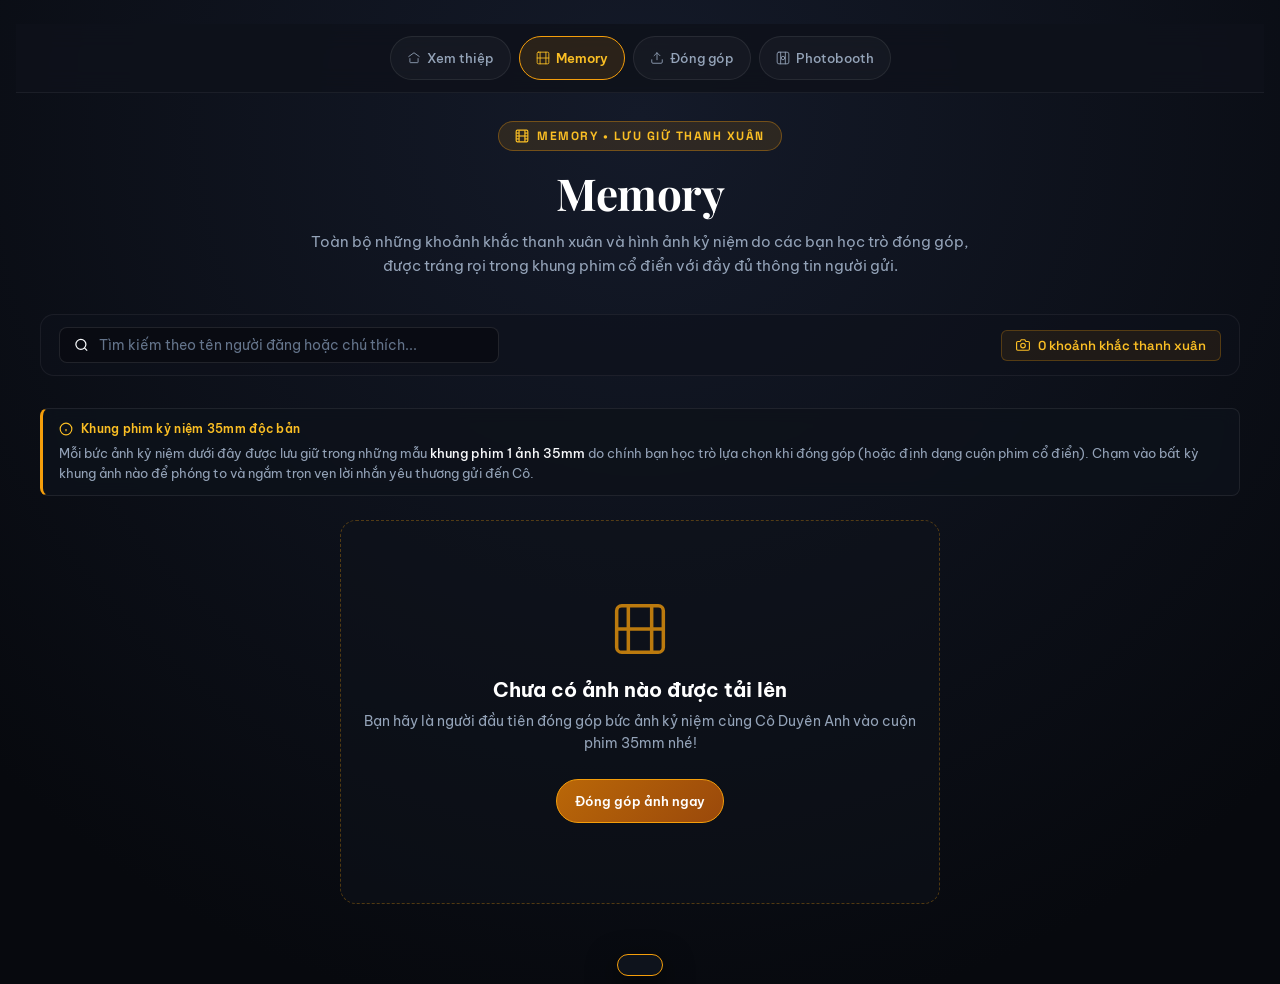
==== commit 1a2e677b: "Khoi phuc day du 17 anh album Memory, toi uu flow trang tri Photobooth 4 buoc tren giua duoi va dong" ====
--- a/album.html
+++ b/album.html
@@ -1070,7 +1070,7 @@
         <line x1="17" y1="17" x2="22" y2="17"></line>
         <line x1="17" y1="7" x2="22" y2="7"></line>
       </svg>
-      <span>35mm Contact Sheet &bull; Lưu giữ thanh xuân</span>
+      <span>Memory &bull; Lưu giữ thanh xuân</span>
     </div>
     <h1 class="hero-title">Memory</h1>
     <p class="hero-desc">
@@ -1293,35 +1293,37 @@
       if (!Array.isArray(list)) return [];
       const deletedIds = getDeletedIds();
       const result = [];
+      const seenDriveIds = new Set();
+      const seenExactUrls = new Set();
       const seenIds = new Set();
-      const seenDriveIds = new Set();
-      const seenFingerprints = new Set();
-
-      list.forEach(p => {
+
+      list.forEach((p, idx) => {
         if (!p || !p.image) return;
         const id = String(p.id || '').trim();
         if (id && deletedIds.includes(id)) return;
 
-        // 1. Kiểm tra trùng ID
-        if (id && seenIds.has(id)) return;
-
-        // 2. Kiểm tra trùng File ID Google Drive
-        const driveId = extractDriveId(p.image);
-        if (driveId && seenDriveIds.has(driveId)) return;
-
-        // 3. Kiểm tra trùng dấu vân tay nội dung (Người gửi + Lời nhắn + Thời gian)
-        const authorClean = String(p.author || '').trim().toLowerCase();
-        const captionClean = String(p.caption || '').trim().toLowerCase();
-        const timeClean = String(p.time || '').trim().toLowerCase();
-        if (authorClean && captionClean) {
-          const fp = `${authorClean}:::${captionClean}:::${timeClean}`;
-          if (seenFingerprints.has(fp)) return;
-          seenFingerprints.add(fp);
+        const img = String(p.image).trim();
+        const driveId = extractDriveId(img);
+
+        // 1. Khử trùng lặp ảnh: nếu cùng Google Drive ID
+        if (driveId) {
+          if (seenDriveIds.has(driveId)) return;
+          seenDriveIds.add(driveId);
+        } else if (img) {
+          // Nếu là Base64 hoặc URL khác: khử trùng theo URL/chuỗi ảnh
+          const imgKey = img.length > 120 ? img.substring(0, 60) + img.substring(img.length - 60) : img;
+          if (seenExactUrls.has(imgKey)) return;
+          seenExactUrls.add(imgKey);
         }
 
-        if (id) seenIds.add(id);
-        if (driveId) seenDriveIds.add(driveId);
-        result.push(p);
+        // 2. Bảo đảm ID là duy nhất tuyệt đối để không bị ghi đè hoặc xung đột
+        let finalId = id;
+        if (!finalId || seenIds.has(finalId)) {
+          finalId = (finalId || 'photo') + '-slot-' + idx;
+        }
+        seenIds.add(finalId);
+
+        result.push(Object.assign({}, p, { id: finalId }));
       });
 
       return result;
@@ -1599,8 +1601,24 @@
               return Object.assign({}, p, { frameId: resolvedFrame });
             }).filter(Boolean);
 
-            // Nạp remote trước (dữ liệu chuẩn), kết hợp với allPhotos cục bộ, rồi khử trùng lặp tuyệt đối
-            const combined = [...resolvedRemote, ...allPhotos];
+            // Nạp remote trước (dữ liệu chuẩn từ Google Drive), kết hợp với các ảnh cục bộ chưa được đồng bộ
+            const unsyncedLocal = allPhotos.filter(localP => {
+              if (!localP || !localP.image) return false;
+              const lDriveId = extractDriveId(localP.image);
+              if (lDriveId) {
+                return !resolvedRemote.some(r => extractDriveId(r.image) === lDriveId);
+              }
+              // Nếu là ảnh Base64 cục bộ: kiểm tra xem trên remote đã có ảnh cùng người gửi và lời nhắn chưa
+              const lAuthor = String(localP.author || '').trim();
+              const lCap = String(localP.caption || '').trim();
+              const alreadyOnRemote = resolvedRemote.some(r => 
+                String(r.author || '').trim() === lAuthor &&
+                String(r.caption || '').trim() === lCap
+              );
+              return !alreadyOnRemote;
+            });
+
+            const combined = [...resolvedRemote, ...unsyncedLocal];
             allPhotos = deduplicatePhotoList(combined);
             saveLocalPhotos(allPhotos);
             renderPhotoGrid(document.getElementById('photo-search-input') ? document.getElementById('photo-search-input').value : '');
@@ -1644,12 +1662,21 @@
           modalFramedBox.style.display = 'block';
         }
         if (modalImg) modalImg.style.display = 'none';
+        if (modalAuthor) modalAuthor.style.display = 'none';
+        if (modalNote) modalNote.style.display = 'none';
       } else {
         if (modalFramedBox) modalFramedBox.style.display = 'none';
         if (modalImg) {
           modalImg.src = imgSrc;
           modalImg.style.display = 'block';
         }
+        if (modalAuthor) modalAuthor.style.display = 'block';
+        if (photo.caption && photo.caption.trim()) {
+          modalNote.textContent = photo.caption.trim();
+          modalNote.style.display = 'block';
+        } else {
+          modalNote.style.display = 'none';
+        }
       }
 
       modalAuthor.textContent = `Người gửi: ${photo.author || 'Bạn học trò'}`;
@@ -1664,13 +1691,6 @@
         const cap = photo.caption && photo.caption.trim();
         framedCaption.textContent = cap ? `“${cap}”` : 'Kỷ niệm tri ân cô Duyên Anh';
         framedCaption.style.display = 'block';
-      }
-
-      if (photo.caption && photo.caption.trim()) {
-        modalNote.textContent = photo.caption.trim();
-        modalNote.style.display = 'block';
-      } else {
-        modalNote.style.display = 'none';
       }
 
       modal.classList.add('active');
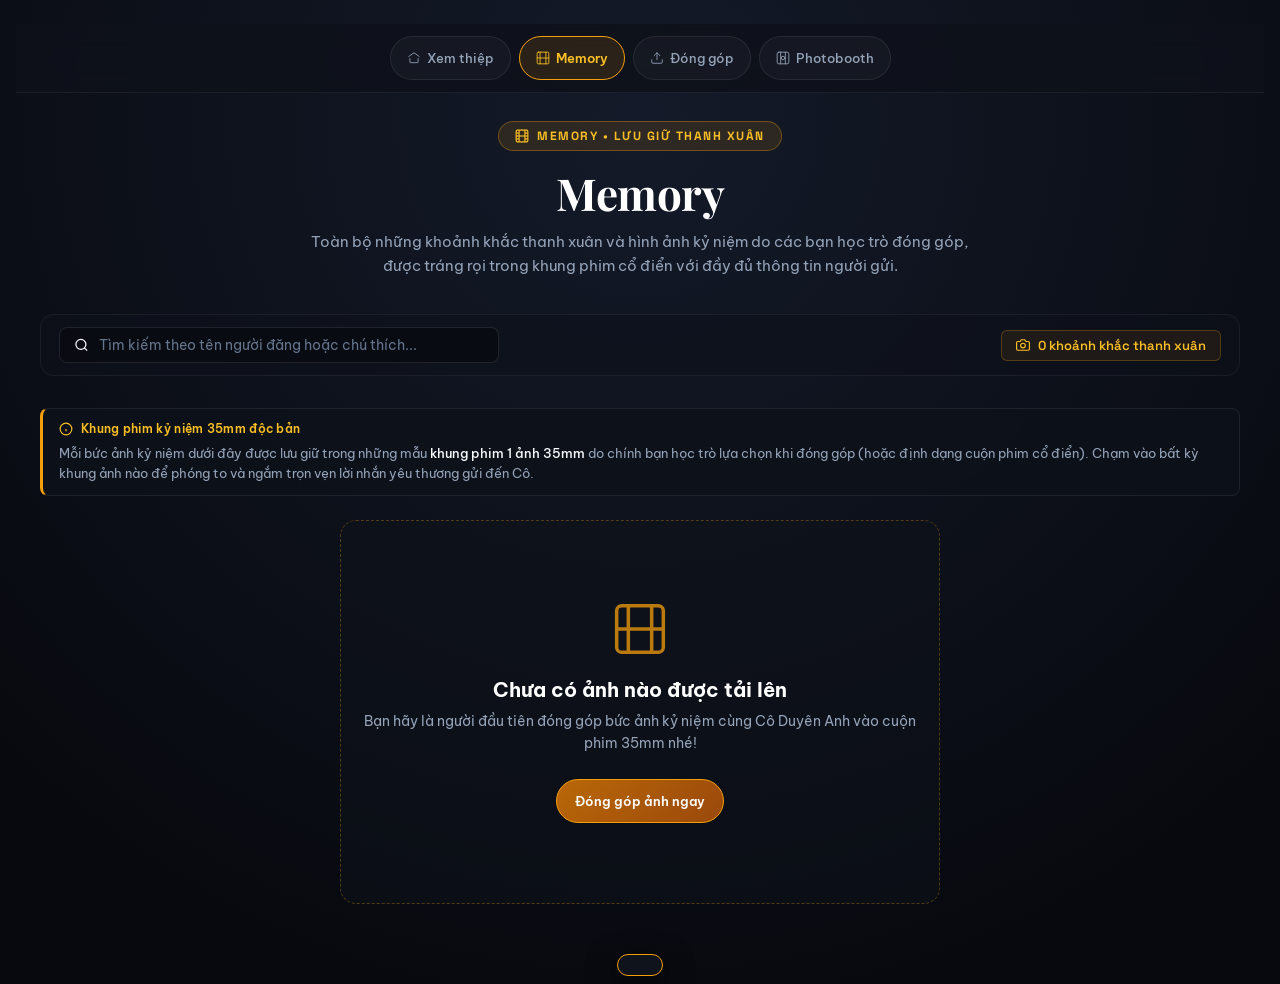
==== commit 9ac6adcd: "Hoan thien phong to xem truoc photobooth HD, mat sau 3D trang tinh, item tu dong doi mau noi bat the" ====
--- a/album.html
+++ b/album.html
@@ -988,13 +988,13 @@
         font-size: 0.65rem;
       }
       .metadata-caption {
-        font-size: 0.72rem;
-        padding: 4px 6px;
-        line-height: 1.35;
-        display: -webkit-box;
-        -webkit-line-clamp: 2;
-        -webkit-box-orient: vertical;
-        overflow: hidden;
+        font-size: 0.78rem;
+        padding: 6px 10px;
+        line-height: 1.5;
+        display: block;
+        overflow: visible;
+        word-break: break-word;
+        white-space: pre-wrap;
       }
       .lightbox-close-btn {
         top: 10px;
@@ -1460,7 +1460,7 @@
                 </div>
               </div>
 
-              <!-- Bảng thông tin chân thẻ (Đối với ảnh có khung: thông tin đã hiện trên ảnh) -->
+              <!-- Bảng thông tin chân thẻ -->
               <div class="film-metadata-plate">
                 <div class="metadata-author-row">
                   <div class="metadata-time">${timeSafe}</div>
@@ -1473,6 +1473,7 @@
                     <span>${frameName}</span>
                   </div>
                 </div>
+                ${captionSafe ? `<div class="metadata-caption">&ldquo;${captionSafe}&rdquo;</div>` : ''}
               </div>
             </article>
           `;
@@ -1662,8 +1663,13 @@
           modalFramedBox.style.display = 'block';
         }
         if (modalImg) modalImg.style.display = 'none';
-        if (modalAuthor) modalAuthor.style.display = 'none';
-        if (modalNote) modalNote.style.display = 'none';
+        if (modalAuthor) modalAuthor.style.display = 'block';
+        if (photo.caption && photo.caption.trim()) {
+          modalNote.textContent = photo.caption.trim();
+          modalNote.style.display = 'block';
+        } else {
+          modalNote.style.display = 'none';
+        }
       } else {
         if (modalFramedBox) modalFramedBox.style.display = 'none';
         if (modalImg) {
